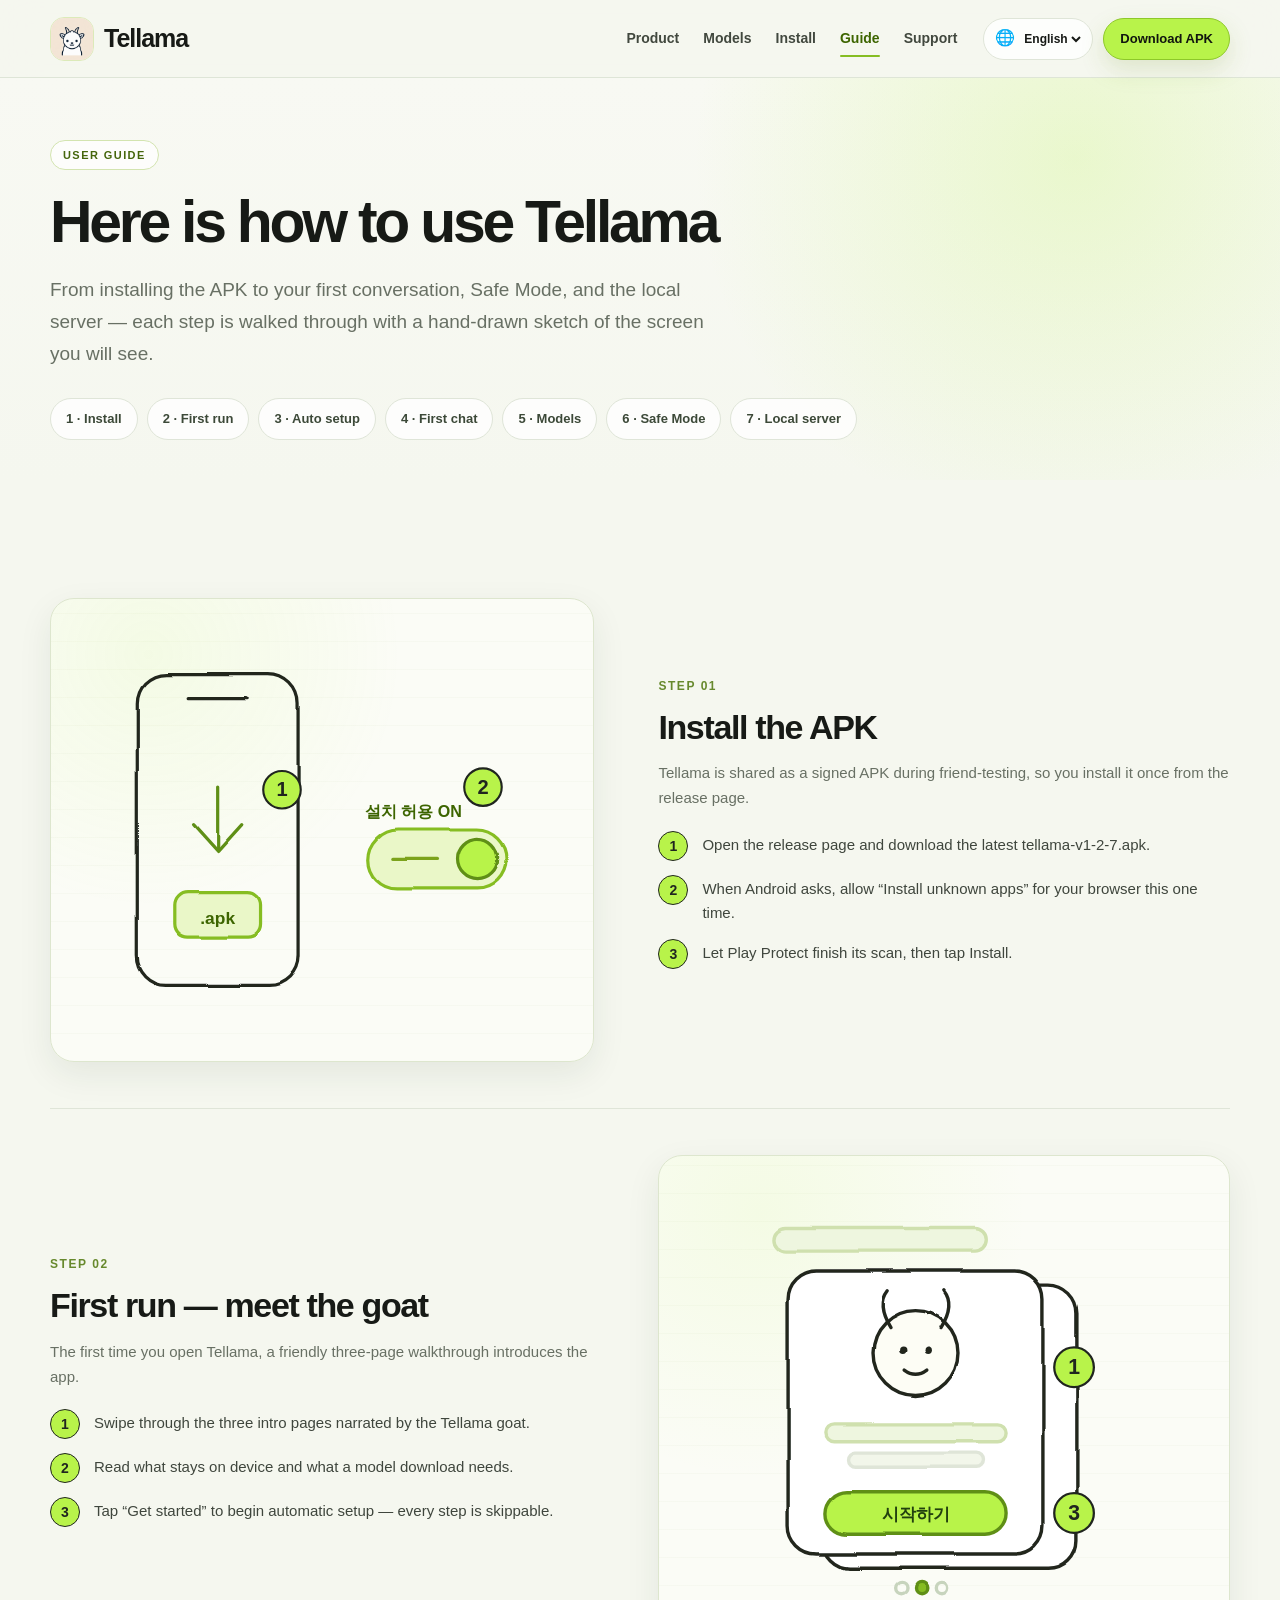
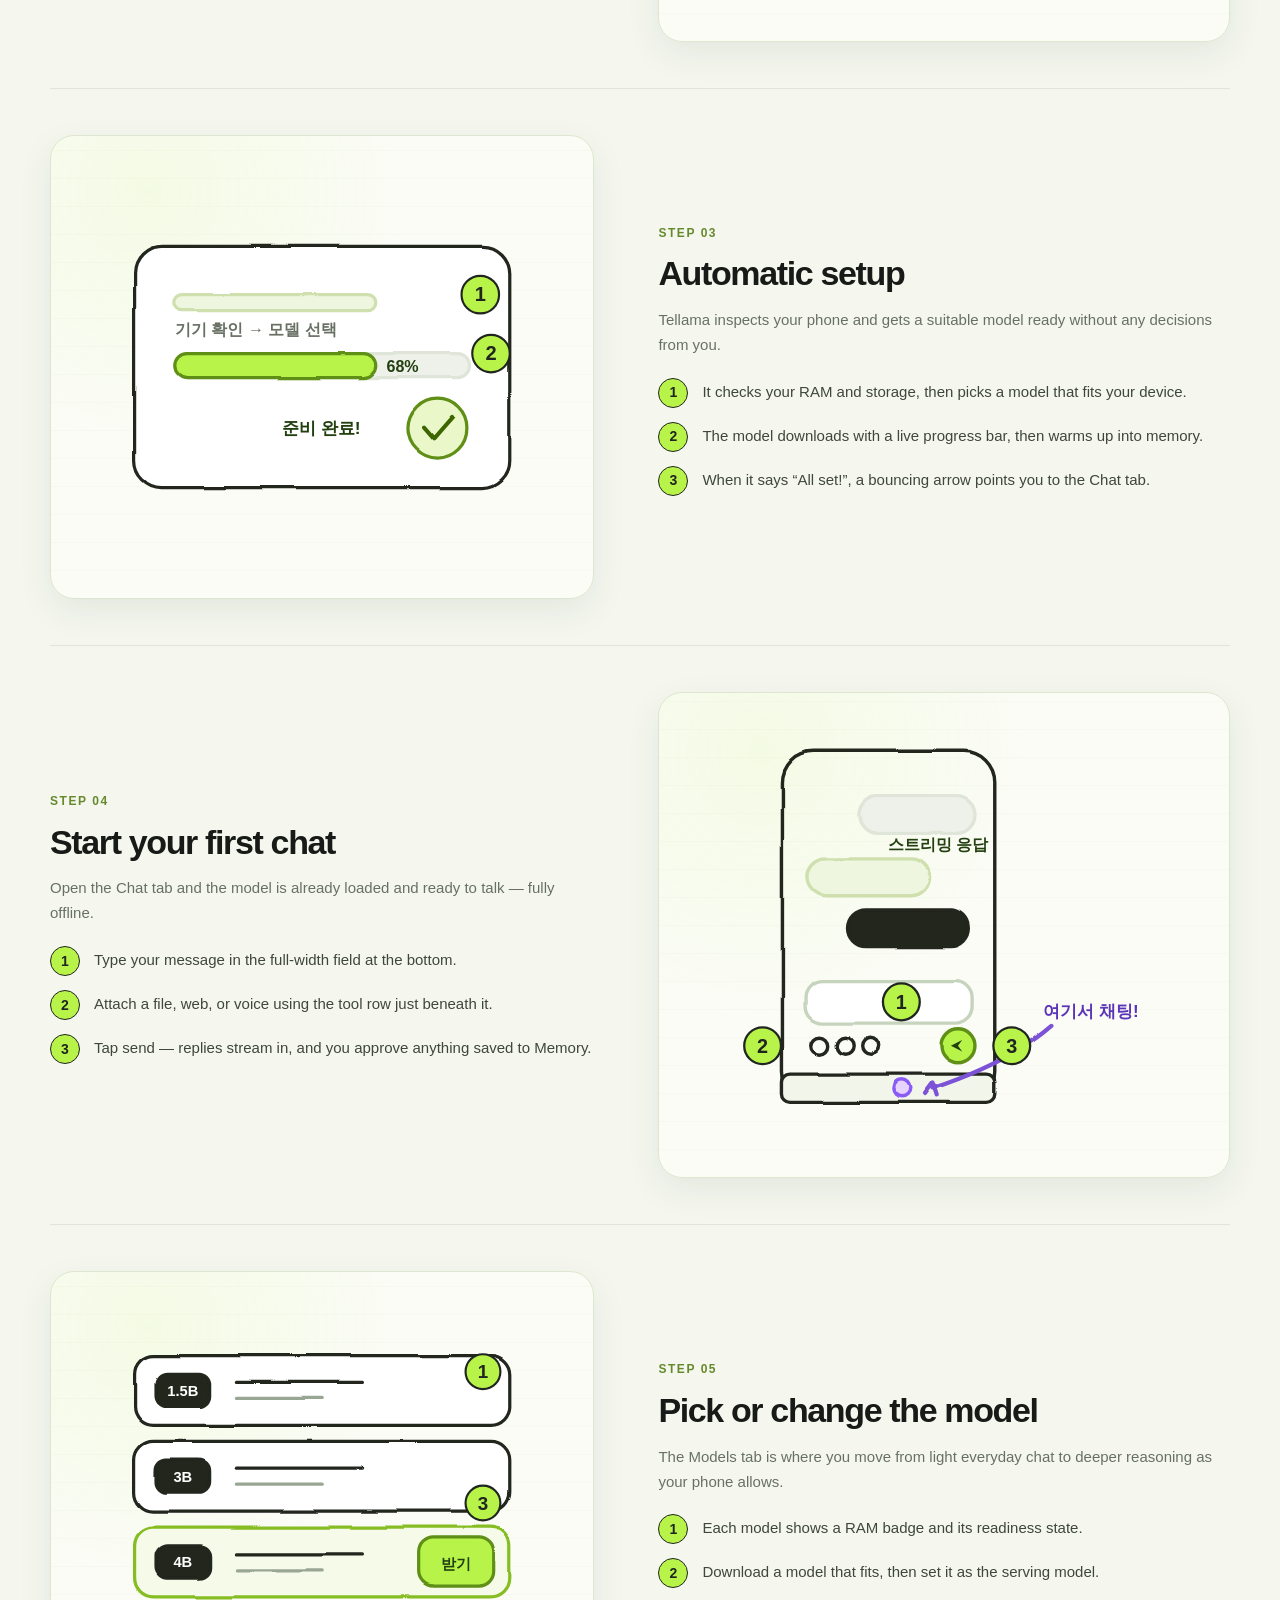
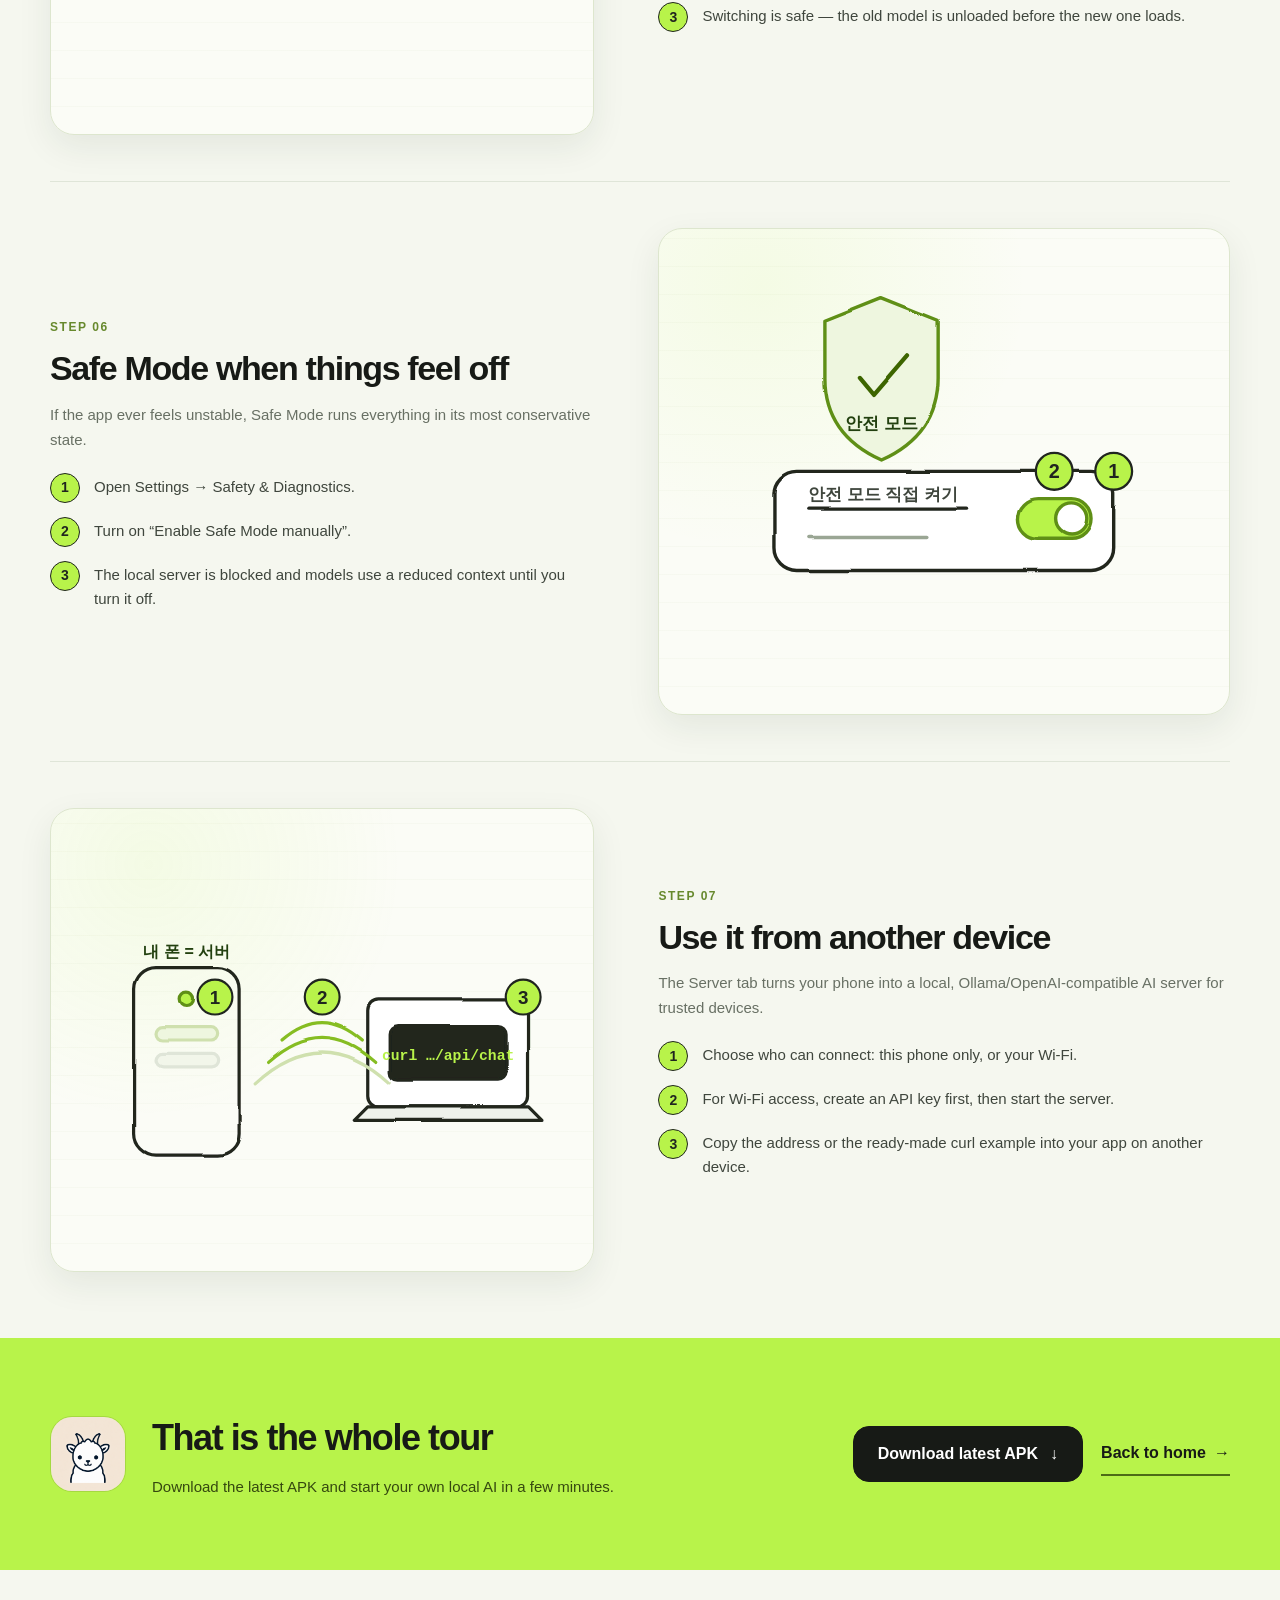
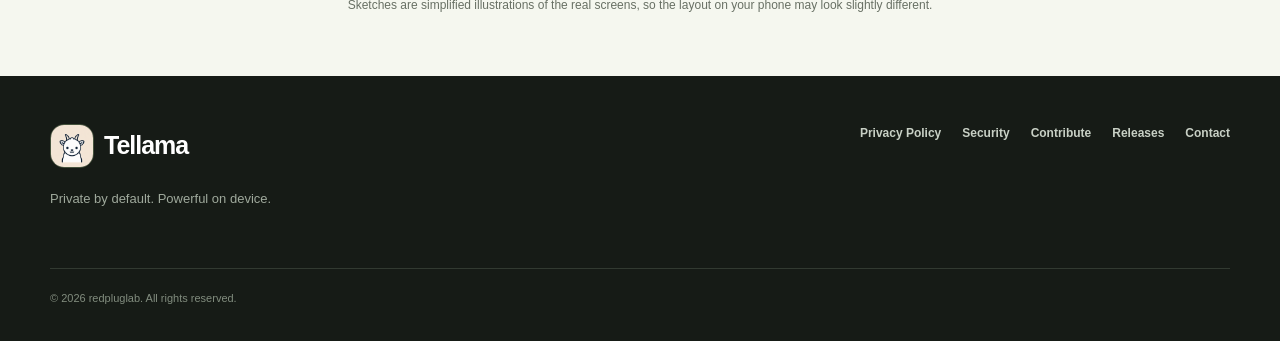
==== guide/index.html @ 41f36501 "site: add Docs guide page and refresh to v1.2.7 - New illustrated user guide at /guide/ — hand-sketc" ====
<!doctype html>
<html lang="ko">
<head>
  <meta charset="utf-8">
  <meta name="viewport" content="width=device-width, initial-scale=1, viewport-fit=cover">
  <title>Tellama 사용법 — 단계별 안내</title>
  <meta name="description" content="Tellama 안드로이드 앱을 설치부터 첫 대화, 안전 모드, 로컬 서버까지 그림과 함께 차근차근 안내하는 사용 설명서입니다.">
  <meta name="robots" content="index,follow,max-image-preview:large">
  <meta name="theme-color" content="#f5f7ef">
  <link rel="canonical" href="https://redpluglab.github.io/tellama/guide/">
  <meta property="og:type" content="article">
  <meta property="og:site_name" content="Tellama">
  <meta property="og:title" content="How to use Tellama — step-by-step guide">
  <meta property="og:description" content="An illustrated manual: install, first-run setup, chatting, Safe Mode, and the local server.">
  <meta property="og:url" content="https://redpluglab.github.io/tellama/guide/">
  <meta property="og:image" content="https://redpluglab.github.io/tellama/assets/screenshots/screenshot-02-home.png">
  <link rel="icon" type="image/png" sizes="32x32" href="../favicon-32x32.png">
  <link rel="icon" type="image/png" sizes="16x16" href="../favicon-16x16.png">
  <link rel="shortcut icon" href="../favicon.ico">
  <link rel="apple-touch-icon" sizes="180x180" href="../apple-touch-icon.png">
  <link rel="manifest" href="../site.webmanifest">
  <link rel="stylesheet" href="../assets/site.css">
  <script src="../assets/guide.js" defer></script>
</head>
<body>
  <a class="skip-link" href="#main" data-i18n="skip">본문으로 건너뛰기</a>

  <!-- 손그림 라인아트에만 적용하는 러프 필터(텍스트에는 적용하지 않음) -->
  <svg width="0" height="0" aria-hidden="true" focusable="false" style="position:absolute">
    <defs>
      <filter id="rough" x="-5%" y="-5%" width="110%" height="110%">
        <feTurbulence type="fractalNoise" baseFrequency="0.014" numOctaves="2" seed="7" result="n"/>
        <feDisplacementMap in="SourceGraphic" in2="n" scale="3.4" xChannelSelector="R" yChannelSelector="G"/>
      </filter>
    </defs>
  </svg>

  <header class="site-header" data-header>
    <div class="container header-inner">
      <a class="brand" href="../" aria-label="Tellama 홈">
        <img src="../assets/tellama-icon.png" width="48" height="48" alt="">
        <span>Tellama</span>
      </a>

      <button class="menu-button" type="button" aria-expanded="false" aria-controls="site-navigation" data-menu-button>
        <span class="sr-only" data-i18n="menu">메뉴</span>
        <span aria-hidden="true"></span><span aria-hidden="true"></span><span aria-hidden="true"></span>
      </button>

      <nav id="site-navigation" class="site-nav" aria-label="주요 메뉴" data-navigation>
        <a href="../#product" data-i18n="navProduct">제품</a>
        <a href="../#models" data-i18n="navModels">모델</a>
        <a href="../#install" data-i18n="navInstall">설치</a>
        <a href="./" class="is-current" aria-current="page" data-i18n="navGuide">문서</a>
        <a href="../#support" data-i18n="navSupport">지원</a>
      </nav>

      <div class="header-actions">
        <label class="language-picker">
          <span class="sr-only" data-i18n="language">언어</span>
          <span aria-hidden="true">🌐</span>
          <select id="language" aria-label="Language">
            <option value="ko">한국어</option>
            <option value="en">English</option>
          </select>
        </label>
        <a class="button button-compact header-download" href="https://github.com/redpluglab/tellama/releases/latest" data-i18n="downloadShort">APK 다운로드</a>
      </div>
    </div>
  </header>

  <main id="main">
    <section class="guide-hero">
      <div class="container">
        <span class="guide-badge" data-i18n="guideBadge">사용 설명서</span>
        <h1 data-i18n="guideTitle">Tellama, 이렇게 쓰면 됩니다</h1>
        <p class="guide-lead" data-i18n="guideLead">APK 설치부터 첫 대화, 안전 모드와 로컬 서버까지 — 각 단계마다 만나게 될 화면을 손그림 스케치와 함께 차근차근 안내합니다.</p>
        <nav class="guide-toc" aria-label="목차">
          <a href="#install" data-i18n="tocInstall">1 · 설치</a>
          <a href="#onboard" data-i18n="tocOnboard">2 · 첫 실행</a>
          <a href="#setup" data-i18n="tocSetup">3 · 자동 설정</a>
          <a href="#chat" data-i18n="tocChat">4 · 첫 대화</a>
          <a href="#models" data-i18n="tocModels">5 · 모델</a>
          <a href="#safe" data-i18n="tocSafe">6 · 안전 모드</a>
          <a href="#server" data-i18n="tocServer">7 · 로컬 서버</a>
        </nav>
      </div>
    </section>

    <div class="guide-steps container">

      <!-- 1. 설치 -->
      <section class="guide-step" id="install">
        <figure class="sketch" aria-hidden="true">
          <svg viewBox="0 0 360 300" role="img">
            <g class="ink" filter="url(#rough)" fill="none" stroke="#20251f" stroke-width="2.4" stroke-linecap="round" stroke-linejoin="round">
              <rect x="42" y="34" width="120" height="232" rx="22"/>
              <line x1="80" y1="52" x2="124" y2="52"/>
              <path class="fill-lime" d="M102 118 v46" stroke="#5f8f16"/>
              <path d="M84 146 l18 20 l18 -20" stroke="#5f8f16"/>
              <rect class="paper" x="70" y="196" width="64" height="34" rx="10" fill="#eaf7c8" stroke="#86bd23"/>
              <circle class="sw" cx="250" cy="96" r="0"/>
              <rect x="214" y="150" width="104" height="44" rx="22" fill="#eaf7c8" stroke="#86bd23"/>
              <circle cx="296" cy="172" r="15" fill="#b8f34a" stroke="#5f8f16"/>
              <path d="M232 172 h34" stroke="#7ba31f"/>
            </g>
            <text x="102" y="220" text-anchor="middle" font-size="13" font-weight="800" fill="#3d6500">.apk</text>
            <text x="248" y="140" text-anchor="middle" font-size="12" font-weight="800" fill="#3d6500">설치 허용 ON</text>
            <g font-size="15" font-weight="900" fill="#20251f">
              <circle cx="150" cy="120" r="14" fill="#b8f34a" stroke="#20251f" stroke-width="1.6"/><text x="150" y="125" text-anchor="middle">1</text>
              <circle cx="300" cy="118" r="14" fill="#b8f34a" stroke="#20251f" stroke-width="1.6"/><text x="300" y="123" text-anchor="middle">2</text>
            </g>
          </svg>
        </figure>
        <div class="guide-step-body">
          <p class="guide-kicker" data-i18n="step1Kicker">STEP 01</p>
          <h2 data-i18n="step1Title">APK 설치하기</h2>
          <p class="guide-step-lead" data-i18n="step1Lead">지인 테스트 동안 Tellama는 서명된 APK로 제공됩니다. 릴리즈 페이지에서 한 번만 설치하면 됩니다.</p>
          <ol class="guide-list">
            <li data-i18n="step1a">릴리즈 페이지를 열어 최신 tellama-v1-2-7.apk를 내려받습니다.</li>
            <li data-i18n="step1b">안드로이드가 물어보면 이번 한 번만 브라우저에 ‘알 수 없는 앱 설치’를 허용합니다.</li>
            <li data-i18n="step1c">Play Protect 검사가 끝나면 설치를 누릅니다.</li>
          </ol>
        </div>
      </section>

      <!-- 2. 온보딩 -->
      <section class="guide-step" id="onboard">
        <figure class="sketch" aria-hidden="true">
          <svg viewBox="0 0 360 300" role="img">
            <g class="ink" filter="url(#rough)" fill="none" stroke="#20251f" stroke-width="2.4" stroke-linecap="round" stroke-linejoin="round">
              <rect x="60" y="30" width="150" height="16" rx="8" fill="#eef6df" stroke="#cfe0ae"/>
              <rect x="94" y="70" width="180" height="200" rx="20" fill="#ffffff"/>
              <rect x="70" y="60" width="180" height="200" rx="20" fill="#ffffff"/>
              <!-- 산양 얼굴 -->
              <circle cx="160" cy="118" r="30" fill="#fdfdf5"/>
              <path d="M142 100 q-10 -16 -2 -26" stroke="#20251f"/>
              <path d="M178 100 q10 -16 2 -26" stroke="#20251f"/>
              <circle cx="151" cy="116" r="2.6" fill="#20251f" stroke="none"/>
              <circle cx="169" cy="116" r="2.6" fill="#20251f" stroke="none"/>
              <path d="M152 130 q8 6 16 0" stroke="#20251f"/>
              <rect x="96" y="168" width="128" height="12" rx="6" fill="#eef6df" stroke="#cfe0ae"/>
              <rect x="112" y="188" width="96" height="10" rx="5" fill="#f2f6ea" stroke="#dfe5d8"/>
              <rect x="96" y="216" width="128" height="30" rx="15" fill="#b8f34a" stroke="#5f8f16"/>
              <g stroke="#c7d4bd"><circle cx="150" cy="284" r="4"/><circle cx="164" cy="284" r="4" fill="#86bd23" stroke="#5f8f16"/><circle cx="178" cy="284" r="4"/></g>
            </g>
            <text x="160" y="236" text-anchor="middle" font-size="12" font-weight="900" fill="#22400f">시작하기</text>
            <g font-size="15" font-weight="900" fill="#20251f">
              <circle cx="272" cy="128" r="14" fill="#b8f34a" stroke="#20251f" stroke-width="1.6"/><text x="272" y="133" text-anchor="middle">1</text>
              <circle cx="272" cy="231" r="14" fill="#b8f34a" stroke="#20251f" stroke-width="1.6"/><text x="272" y="236" text-anchor="middle">3</text>
            </g>
          </svg>
        </figure>
        <div class="guide-step-body">
          <p class="guide-kicker" data-i18n="step2Kicker">STEP 02</p>
          <h2 data-i18n="step2Title">첫 실행 — 산양이 반겨줘요</h2>
          <p class="guide-step-lead" data-i18n="step2Lead">앱을 처음 열면 친근한 3장짜리 안내가 Tellama를 소개합니다.</p>
          <ol class="guide-list">
            <li data-i18n="step2a">산양 캐릭터가 안내하는 3장의 소개 페이지를 넘겨봅니다.</li>
            <li data-i18n="step2b">무엇이 기기에 남고, 모델 다운로드에는 무엇이 필요한지 확인합니다.</li>
            <li data-i18n="step2c">‘시작하기’를 누르면 자동 설정이 시작됩니다. 모든 단계는 건너뛸 수 있어요.</li>
          </ol>
        </div>
      </section>

      <!-- 3. 자동 설정 -->
      <section class="guide-step" id="setup">
        <figure class="sketch" aria-hidden="true">
          <svg viewBox="0 0 360 300" role="img">
            <g class="ink" filter="url(#rough)" fill="none" stroke="#20251f" stroke-width="2.4" stroke-linecap="round" stroke-linejoin="round">
              <rect x="40" y="60" width="280" height="180" rx="20" fill="#ffffff"/>
              <rect x="70" y="96" width="150" height="12" rx="6" fill="#eef6df" stroke="#cfe0ae"/>
              <rect x="70" y="140" width="220" height="18" rx="9" fill="#eef1ea" stroke="#dfe5d8"/>
              <rect x="70" y="140" width="150" height="18" rx="9" fill="#b8f34a" stroke="#5f8f16"/>
              <circle cx="266" cy="196" r="22" fill="#eaf7c8" stroke="#5f8f16"/>
              <path d="M256 196 l7 8 l14 -16" stroke="#3d6500" stroke-width="3"/>
            </g>
            <text x="70" y="126" font-size="12" font-weight="800" fill="#687064">기기 확인 → 모델 선택</text>
            <text x="228" y="154" font-size="12" font-weight="900" fill="#22400f">68%</text>
            <text x="150" y="200" font-size="13" font-weight="900" fill="#22400f">준비 완료!</text>
            <g font-size="15" font-weight="900" fill="#20251f">
              <circle cx="298" cy="96" r="14" fill="#b8f34a" stroke="#20251f" stroke-width="1.6"/><text x="298" y="101" text-anchor="middle">1</text>
              <circle cx="306" cy="140" r="14" fill="#b8f34a" stroke="#20251f" stroke-width="1.6"/><text x="306" y="145" text-anchor="middle">2</text>
            </g>
          </svg>
        </figure>
        <div class="guide-step-body">
          <p class="guide-kicker" data-i18n="step3Kicker">STEP 03</p>
          <h2 data-i18n="step3Title">자동 설정</h2>
          <p class="guide-step-lead" data-i18n="step3Lead">Tellama가 기기를 살펴보고, 사용자가 아무것도 고르지 않아도 알맞은 모델을 준비합니다.</p>
          <ol class="guide-list">
            <li data-i18n="step3a">RAM과 저장공간을 확인해 기기에 맞는 모델을 자동으로 고릅니다.</li>
            <li data-i18n="step3b">진행률 막대와 함께 모델을 내려받고 메모리로 예열합니다.</li>
            <li data-i18n="step3c">‘준비 완료!’가 뜨면 통통 튀는 화살표가 채팅 탭을 가리킵니다.</li>
          </ol>
        </div>
      </section>

      <!-- 4. 첫 대화 -->
      <section class="guide-step" id="chat">
        <figure class="sketch" aria-hidden="true">
          <svg viewBox="0 0 360 300" role="img">
            <g class="ink" filter="url(#rough)" fill="none" stroke="#20251f" stroke-width="2.4" stroke-linecap="round" stroke-linejoin="round">
              <rect x="66" y="20" width="150" height="248" rx="22"/>
              <rect x="120" y="52" width="82" height="26" rx="13" fill="#eef1ea" stroke="#dfe5d8"/>
              <rect x="84" y="96" width="86" height="26" rx="13" fill="#eef6df" stroke="#cfe0ae"/>
              <rect x="112" y="132" width="86" height="26" rx="13" fill="#20251f" stroke="#20251f"/>
              <!-- 2줄 컴포저 -->
              <rect x="82" y="182" width="118" height="30" rx="12" fill="#ffffff" stroke="#c7d4bd"/>
              <circle cx="92" cy="228" r="6"/><circle cx="110" cy="228" r="6"/><circle cx="128" cy="228" r="6"/>
              <circle cx="190" cy="228" r="12" fill="#b8f34a" stroke="#5f8f16"/>
              <path d="M185 228 l8 -4 l-3 4 l3 4 z" fill="#22400f" stroke="none"/>
              <!-- 하단 탭 + 화살표 -->
              <rect x="66" y="248" width="150" height="20" rx="6" fill="#f2f6ea"/>
              <circle cx="150" cy="258" r="6" fill="#e6d4ff" stroke="#8a5cf6"/>
              <path class="arrow" d="M256 214 q-30 26 -84 44" stroke="#7c53d6" stroke-width="3"/>
              <path d="M166 262 l6 -8 l3 9" stroke="#7c53d6" stroke-width="3"/>
            </g>
            <text x="176" y="90" text-anchor="middle" font-size="11" font-weight="800" fill="#22400f">스트리밍 응답</text>
            <text x="284" y="208" text-anchor="middle" font-size="12" font-weight="900" fill="#5b34b8">여기서 채팅!</text>
            <g font-size="14" font-weight="900" fill="#20251f">
              <circle cx="150" cy="197" r="13" fill="#b8f34a" stroke="#20251f" stroke-width="1.6"/><text x="150" y="202" text-anchor="middle">1</text>
              <circle cx="110" cy="228" r="0"/>
              <circle cx="52" cy="228" r="13" fill="#b8f34a" stroke="#20251f" stroke-width="1.6"/><text x="52" y="233" text-anchor="middle">2</text>
              <circle cx="228" cy="228" r="13" fill="#b8f34a" stroke="#20251f" stroke-width="1.6"/><text x="228" y="233" text-anchor="middle">3</text>
            </g>
          </svg>
        </figure>
        <div class="guide-step-body">
          <p class="guide-kicker" data-i18n="step4Kicker">STEP 04</p>
          <h2 data-i18n="step4Title">첫 대화 시작하기</h2>
          <p class="guide-step-lead" data-i18n="step4Lead">채팅 탭을 열면 모델이 이미 로드되어 바로 대화할 수 있습니다 — 완전히 오프라인으로요.</p>
          <ol class="guide-list">
            <li data-i18n="step4a">아래쪽 전체 폭 입력창에 메시지를 씁니다.</li>
            <li data-i18n="step4b">바로 아래 도구 줄에서 파일·웹·음성을 붙일 수 있습니다.</li>
            <li data-i18n="step4c">전송을 누르면 응답이 실시간으로 흐르고, 메모리에 저장할 내용은 직접 승인합니다.</li>
          </ol>
        </div>
      </section>

      <!-- 5. 모델 -->
      <section class="guide-step" id="models">
        <figure class="sketch" aria-hidden="true">
          <svg viewBox="0 0 360 300" role="img">
            <g class="ink" filter="url(#rough)" fill="none" stroke="#20251f" stroke-width="2.4" stroke-linecap="round" stroke-linejoin="round">
              <rect x="40" y="40" width="280" height="52" rx="14" fill="#ffffff"/>
              <rect x="40" y="104" width="280" height="52" rx="14" fill="#ffffff"/>
              <rect x="40" y="168" width="280" height="52" rx="14" fill="#f6fbe9" stroke="#86bd23"/>
              <g>
                <rect x="56" y="54" width="40" height="24" rx="8" fill="#20251f" stroke="#20251f"/>
                <rect x="56" y="118" width="40" height="24" rx="8" fill="#20251f" stroke="#20251f"/>
                <rect x="56" y="182" width="40" height="24" rx="8" fill="#20251f" stroke="#20251f"/>
              </g>
              <rect x="252" y="176" width="56" height="36" rx="11" fill="#b8f34a" stroke="#5f8f16"/>
              <line x1="116" y1="60" x2="210" y2="60"/><line x1="116" y1="72" x2="180" y2="72" stroke="#9aa694"/>
              <line x1="116" y1="124" x2="210" y2="124"/><line x1="116" y1="136" x2="180" y2="136" stroke="#9aa694"/>
              <line x1="116" y1="188" x2="210" y2="188"/><line x1="116" y1="200" x2="180" y2="200" stroke="#9aa694"/>
            </g>
            <g font-size="11" font-weight="900" fill="#ffffff">
              <text x="76" y="70" text-anchor="middle">1.5B</text>
              <text x="76" y="134" text-anchor="middle">3B</text>
              <text x="76" y="198" text-anchor="middle">4B</text>
            </g>
            <text x="280" y="199" text-anchor="middle" font-size="11" font-weight="900" fill="#22400f">받기</text>
            <g font-size="14" font-weight="900" fill="#20251f">
              <circle cx="300" cy="52" r="13" fill="#b8f34a" stroke="#20251f" stroke-width="1.6"/><text x="300" y="57" text-anchor="middle">1</text>
              <circle cx="300" cy="150" r="13" fill="#b8f34a" stroke="#20251f" stroke-width="1.6"/><text x="300" y="155" text-anchor="middle">3</text>
            </g>
          </svg>
        </figure>
        <div class="guide-step-body">
          <p class="guide-kicker" data-i18n="step5Kicker">STEP 05</p>
          <h2 data-i18n="step5Title">모델 고르기·바꾸기</h2>
          <p class="guide-step-lead" data-i18n="step5Lead">모델 탭에서는 기기 여유에 맞춰 가벼운 일상 대화부터 더 깊은 추론 모델까지 옮겨갈 수 있습니다.</p>
          <ol class="guide-list">
            <li data-i18n="step5a">각 모델에는 RAM 배지와 준비 상태가 표시됩니다.</li>
            <li data-i18n="step5b">기기에 맞는 모델을 내려받아 서빙 모델로 지정합니다.</li>
            <li data-i18n="step5c">전환은 안전합니다 — 새 모델을 올리기 전에 기존 모델을 먼저 내립니다.</li>
          </ol>
        </div>
      </section>

      <!-- 6. 안전 모드 -->
      <section class="guide-step" id="safe">
        <figure class="sketch" aria-hidden="true">
          <svg viewBox="0 0 360 300" role="img">
            <g class="ink" filter="url(#rough)" fill="none" stroke="#20251f" stroke-width="2.4" stroke-linecap="round" stroke-linejoin="round">
              <path d="M96 44 l40 -16 l40 16 v40 q0 40 -40 58 q-40 -18 -40 -58 z" fill="#eef6df" stroke="#5f8f16"/>
              <path d="M120 84 l10 12 l24 -28" stroke="#3d6500" stroke-width="3"/>
              <rect x="60" y="150" width="240" height="70" rx="16" fill="#ffffff"/>
              <line x1="84" y1="176" x2="196" y2="176"/>
              <line x1="84" y1="196" x2="168" y2="196" stroke="#9aa694"/>
              <rect x="232" y="170" width="52" height="28" rx="14" fill="#b8f34a" stroke="#5f8f16"/>
              <circle cx="270" cy="184" r="11" fill="#ffffff" stroke="#5f8f16"/>
            </g>
            <text x="136" y="120" text-anchor="middle" font-size="12" font-weight="900" fill="#22400f">안전 모드</text>
            <text x="84" y="170" font-size="12" font-weight="800" fill="#3f463d">안전 모드 직접 켜기</text>
            <g font-size="14" font-weight="900" fill="#20251f">
              <circle cx="300" cy="150" r="13" fill="#b8f34a" stroke="#20251f" stroke-width="1.6"/><text x="300" y="155" text-anchor="middle">1</text>
              <circle cx="258" cy="150" r="13" fill="#b8f34a" stroke="#20251f" stroke-width="1.6"/><text x="258" y="155" text-anchor="middle">2</text>
            </g>
          </svg>
        </figure>
        <div class="guide-step-body">
          <p class="guide-kicker" data-i18n="step6Kicker">STEP 06</p>
          <h2 data-i18n="step6Title">불안하면 안전 모드</h2>
          <p class="guide-step-lead" data-i18n="step6Lead">앱이 불안정하게 느껴질 때, 안전 모드는 모든 것을 가장 보수적인 상태로 실행합니다.</p>
          <ol class="guide-list">
            <li data-i18n="step6a">설정 → 안전 모드 및 진단을 엽니다.</li>
            <li data-i18n="step6b">‘안전 모드 직접 켜기’ 스위치를 켭니다.</li>
            <li data-i18n="step6c">끄기 전까지 로컬 서버 시작이 막히고 모델은 축소된 컨텍스트로 실행됩니다.</li>
          </ol>
        </div>
      </section>

      <!-- 7. 로컬 서버 -->
      <section class="guide-step" id="server">
        <figure class="sketch" aria-hidden="true">
          <svg viewBox="0 0 360 300" role="img">
            <g class="ink" filter="url(#rough)" fill="none" stroke="#20251f" stroke-width="2.4" stroke-linecap="round" stroke-linejoin="round">
              <rect x="40" y="96" width="78" height="140" rx="16"/>
              <circle cx="79" cy="120" r="5" fill="#b8f34a" stroke="#5f8f16"/>
              <rect x="56" y="140" width="46" height="10" rx="5" fill="#eef6df" stroke="#cfe0ae"/>
              <rect x="56" y="160" width="46" height="10" rx="5" fill="#f2f6ea" stroke="#dfe5d8"/>
              <!-- laptop -->
              <rect x="214" y="120" width="120" height="80" rx="8" fill="#ffffff"/>
              <path d="M204 210 h140 l-10 -10 h-120 z" fill="#eef1ea"/>
              <rect x="230" y="140" width="88" height="40" rx="6" fill="#20251f" stroke="#20251f"/>
              <!-- wifi arcs -->
              <path d="M150 150 q30 -26 60 0" stroke="#86bd23"/>
              <path d="M140 166 q40 -36 80 0" stroke="#86bd23"/>
              <path d="M130 182 q50 -46 100 0" stroke="#cfe0ae"/>
            </g>
            <text x="274" y="165" text-anchor="middle" font-size="11" font-weight="800" fill="#b8f34a" font-family="ui-monospace,monospace">curl …/api/chat</text>
            <text x="79" y="88" text-anchor="middle" font-size="12" font-weight="900" fill="#22400f">내 폰 = 서버</text>
            <g font-size="14" font-weight="900" fill="#20251f">
              <circle cx="100" cy="118" r="13" fill="#b8f34a" stroke="#20251f" stroke-width="1.6"/><text x="100" y="123" text-anchor="middle">1</text>
              <circle cx="180" cy="118" r="13" fill="#b8f34a" stroke="#20251f" stroke-width="1.6"/><text x="180" y="123" text-anchor="middle">2</text>
              <circle cx="330" cy="118" r="13" fill="#b8f34a" stroke="#20251f" stroke-width="1.6"/><text x="330" y="123" text-anchor="middle">3</text>
            </g>
          </svg>
        </figure>
        <div class="guide-step-body">
          <p class="guide-kicker" data-i18n="step7Kicker">STEP 07</p>
          <h2 data-i18n="step7Title">다른 기기에서 쓰기</h2>
          <p class="guide-step-lead" data-i18n="step7Lead">서버 탭은 내 폰을 신뢰한 기기용 로컬 Ollama/OpenAI 호환 AI 서버로 만듭니다.</p>
          <ol class="guide-list">
            <li data-i18n="step7a">접속 허용 범위를 고릅니다: 이 휴대폰만, 또는 Wi-Fi.</li>
            <li data-i18n="step7b">Wi-Fi 접속은 API 키를 먼저 만든 뒤 서버를 시작합니다.</li>
            <li data-i18n="step7c">주소나 준비된 curl 예제를 복사해 다른 기기의 앱에 붙여 넣습니다.</li>
          </ol>
        </div>
      </section>
    </div>

    <section class="guide-outro">
      <div class="container guide-outro-inner">
        <img src="../assets/tellama-icon.png" width="84" height="84" alt="">
        <div>
          <h2 data-i18n="outroTitle">여기까지가 전부예요</h2>
          <p data-i18n="outroLead">최신 APK를 내려받아 몇 분 만에 나만의 로컬 AI를 시작해 보세요.</p>
        </div>
        <div class="guide-outro-actions">
          <a class="button button-dark" href="https://github.com/redpluglab/tellama/releases/latest"><span data-i18n="outroDownload">최신 APK 다운로드</span><span aria-hidden="true">↓</span></a>
          <a class="text-link" href="../"><span data-i18n="backHome">홈으로 돌아가기</span><span aria-hidden="true">→</span></a>
        </div>
      </div>
    </section>

    <p class="guide-note container" data-i18n="guideNote">스케치는 실제 화면을 단순화한 그림이라, 사용하는 기기에서는 배치가 조금 다를 수 있습니다.</p>
  </main>

  <footer class="site-footer">
    <div class="container footer-grid">
      <div class="footer-brand"><a class="brand" href="../"><img src="../assets/tellama-icon.png" width="44" height="44" alt=""><span>Tellama</span></a><p data-i18n="footerTagline">Private by default. Powerful on device.</p></div>
      <nav class="footer-links" aria-label="법적 고지 및 지원">
        <a href="../privacy/ko/" data-privacy-link data-i18n="privacyPolicy">개인정보 처리방침</a>
        <a href="../SECURITY.md" data-i18n="security">보안</a>
        <a href="../CONTRIBUTING.md" data-i18n="contribute">기여</a>
        <a href="https://github.com/redpluglab/tellama/releases/latest" data-i18n="releases">릴리즈</a>
        <a href="mailto:challychoi@gmail.com" data-i18n="contact">문의</a>
      </nav>
      <p class="copyright">© 2026 redpluglab. <span data-i18n="rights">All rights reserved.</span></p>
    </div>
  </footer>
</body>
</html>
---- assets/site.css ----
:root {
  color-scheme: light;
  --ink: #171a16;
  --ink-soft: #3f463d;
  --muted: #687064;
  --paper: #ffffff;
  --canvas: #f5f7ef;
  --canvas-warm: #fbfaf5;
  --line: #dfe5d8;
  --lime: #b8f34a;
  --lime-strong: #86bd23;
  --lime-soft: #e9f9c8;
  --forest: #19372d;
  --forest-2: #0e2821;
  --amber: #f5c968;
  --shadow-sm: 0 12px 34px rgba(30, 47, 36, 0.08);
  --shadow-lg: 0 34px 90px rgba(21, 42, 31, 0.15);
  --radius-sm: 14px;
  --radius-md: 24px;
  --radius-lg: 38px;
  --container: 1180px;
  --header-height: 78px;
}

*, *::before, *::after { box-sizing: border-box; }

html {
  scroll-behavior: smooth;
  scroll-padding-top: calc(var(--header-height) + 20px);
}

body {
  margin: 0;
  min-width: 320px;
  overflow-x: clip;
  background: var(--canvas);
  color: var(--ink);
  font-family: Inter, Pretendard, -apple-system, BlinkMacSystemFont, "Apple SD Gothic Neo", "Noto Sans KR", "Segoe UI", sans-serif;
  font-size: 16px;
  line-height: 1.65;
  -webkit-font-smoothing: antialiased;
  text-rendering: optimizeLegibility;
}

img { display: block; max-width: 100%; }
button, select { font: inherit; }
a { color: inherit; }

:focus-visible {
  outline: 3px solid #6da70d;
  outline-offset: 4px;
}

.container {
  width: min(var(--container), calc(100% - 48px));
  margin-inline: auto;
}

.sr-only {
  position: absolute;
  width: 1px;
  height: 1px;
  padding: 0;
  margin: -1px;
  overflow: hidden;
  clip: rect(0, 0, 0, 0);
  white-space: nowrap;
  border: 0;
}

.skip-link {
  position: fixed;
  z-index: 200;
  top: 12px;
  left: 12px;
  padding: 10px 16px;
  border-radius: 10px;
  background: var(--ink);
  color: white;
  font-weight: 800;
  text-decoration: none;
  transform: translateY(-150%);
}

.skip-link:focus { transform: translateY(0); }

.site-header {
  position: sticky;
  z-index: 100;
  top: 0;
  height: var(--header-height);
  border-bottom: 1px solid rgba(214, 222, 205, 0.72);
  background: rgba(245, 247, 239, 0.9);
  backdrop-filter: blur(18px);
  -webkit-backdrop-filter: blur(18px);
}

.header-inner {
  display: flex;
  align-items: center;
  height: 100%;
  gap: 26px;
}

.brand {
  display: inline-flex;
  flex: none;
  align-items: center;
  gap: 10px;
  color: var(--ink);
  font-size: 25px;
  font-weight: 900;
  letter-spacing: -0.04em;
  text-decoration: none;
}

.brand img {
  width: 44px;
  height: 44px;
  border: 1px solid #dceab9;
  border-radius: 14px;
}

.site-nav {
  display: flex;
  align-items: center;
  gap: 24px;
  margin-left: auto;
}

.site-nav a {
  position: relative;
  padding: 8px 0;
  color: #41483e;
  font-size: 14px;
  font-weight: 750;
  text-decoration: none;
}

.site-nav a::after {
  position: absolute;
  right: 0;
  bottom: 1px;
  left: 0;
  height: 2px;
  border-radius: 2px;
  background: var(--lime-strong);
  content: "";
  transform: scaleX(0);
  transition: transform 180ms ease;
}

.site-nav a:hover::after { transform: scaleX(1); }

.header-actions { display: flex; align-items: center; gap: 10px; }

.language-picker {
  display: flex;
  align-items: center;
  gap: 5px;
  height: 42px;
  padding: 0 8px 0 11px;
  border: 1px solid var(--line);
  border-radius: 999px;
  background: rgba(255, 255, 255, 0.78);
}

.language-picker select {
  max-width: 92px;
  height: 100%;
  border: 0;
  outline: 0;
  background: transparent;
  color: var(--ink);
  font-size: 12px;
  font-weight: 800;
  cursor: pointer;
}

.menu-button {
  display: none;
  width: 44px;
  height: 44px;
  margin-left: auto;
  padding: 10px;
  border: 1px solid var(--line);
  border-radius: 13px;
  background: var(--paper);
  cursor: pointer;
}

.menu-button > span:not(.sr-only) {
  display: block;
  width: 100%;
  height: 2px;
  margin: 4px 0;
  border-radius: 4px;
  background: var(--ink);
  transition: transform 180ms ease, opacity 180ms ease;
}

.menu-button[aria-expanded="true"] > span:nth-of-type(2) { transform: translateY(6px) rotate(45deg); }
.menu-button[aria-expanded="true"] > span:nth-of-type(3) { opacity: 0; }
.menu-button[aria-expanded="true"] > span:nth-of-type(4) { transform: translateY(-6px) rotate(-45deg); }

.button {
  display: inline-flex;
  min-height: 56px;
  align-items: center;
  justify-content: center;
  gap: 12px;
  padding: 0 24px;
  border: 1px solid #8dc829;
  border-radius: 16px;
  background: var(--lime);
  box-shadow: 0 10px 24px rgba(110, 151, 37, 0.18);
  color: #11150f;
  font-weight: 900;
  text-align: center;
  text-decoration: none;
  transition: transform 180ms ease, box-shadow 180ms ease, background 180ms ease;
}

.button:hover {
  background: #c7fa67;
  box-shadow: 0 14px 30px rgba(110, 151, 37, 0.25);
  transform: translateY(-2px);
}

.button-compact { min-height: 42px; padding: 0 16px; border-radius: 999px; font-size: 13px; }
.button-dark { border-color: var(--ink); background: var(--ink); color: white; box-shadow: none; }
.button-dark:hover { background: #2d332b; }

.text-link {
  display: inline-flex;
  align-items: center;
  gap: 8px;
  min-height: 44px;
  border-bottom: 2px solid #a6d44d;
  font-weight: 850;
  text-decoration: none;
}

.hero {
  position: relative;
  overflow: hidden;
  padding: 70px 0 82px;
  background:
    radial-gradient(circle at 82% 32%, rgba(184, 243, 74, 0.24), transparent 31%),
    linear-gradient(180deg, #f8f9f3 0%, var(--canvas) 100%);
}

.hero::before {
  position: absolute;
  top: 25px;
  left: -100px;
  width: 340px;
  height: 340px;
  border: 1px solid rgba(127, 161, 69, 0.14);
  border-radius: 50%;
  content: "";
}

.hero-grid {
  display: grid;
  grid-template-columns: minmax(0, 1.02fr) minmax(360px, 0.98fr);
  align-items: center;
  gap: clamp(42px, 7vw, 96px);
}

.hero-copy { min-width: 0; }

.release-badge {
  display: inline-flex;
  align-items: center;
  gap: 8px;
  min-height: 34px;
  padding: 4px 11px;
  border: 1px solid #d3e4b0;
  border-radius: 999px;
  background: rgba(255, 255, 255, 0.74);
  color: #53604e;
  font-size: 12px;
}

.release-badge strong { color: #45660c; }
.status-dot { width: 8px; height: 8px; border-radius: 50%; background: #75b014; box-shadow: 0 0 0 4px #e8f5cf; }

.eyebrow {
  margin: 23px 0 14px;
  color: #67892d;
  font-size: 12px;
  font-weight: 900;
  letter-spacing: 0.13em;
}

.hero h1 {
  max-width: 700px;
  margin: 0;
  font-size: clamp(44px, 5.25vw, 76px);
  font-weight: 760;
  letter-spacing: -0.065em;
  line-height: 1.05;
}

.hero h1 span, .hero h1 strong { display: block; }
.hero h1 strong { color: #658f20; font-weight: 920; }

.hero-lead {
  max-width: 620px;
  margin: 25px 0 0;
  color: var(--muted);
  font-size: clamp(17px, 1.6vw, 20px);
  line-height: 1.75;
}

.hero-actions { display: flex; align-items: center; gap: 24px; margin-top: 34px; }

.hero-facts {
  display: flex;
  flex-wrap: wrap;
  gap: 10px 20px;
  margin: 29px 0 0;
  padding: 0;
  color: #576154;
  font-size: 13px;
  list-style: none;
}

.hero-facts li { display: flex; align-items: center; gap: 4px; }
.hero-facts li::before { color: #7ca826; content: "✓"; font-weight: 900; }

.hero-visual {
  position: relative;
  min-width: 0;
  min-height: 670px;
}

.visual-glow {
  position: absolute;
  inset: 7% 0 3% 8%;
  border-radius: 50%;
  background: radial-gradient(circle, #e8f8bf 0%, #eff5da 49%, rgba(239, 245, 218, 0) 72%);
}

.phone-frame {
  position: absolute;
  z-index: 2;
  top: 0;
  left: 50%;
  width: min(332px, 72%);
  padding: 10px;
  border: 7px solid #20251f;
  border-radius: 43px;
  background: #20251f;
  box-shadow: var(--shadow-lg);
  transform: translateX(-50%) rotate(1.8deg);
}

.phone-frame::after {
  position: absolute;
  inset: 8px;
  border: 1px solid rgba(255, 255, 255, 0.4);
  border-radius: 31px;
  content: "";
  pointer-events: none;
}

.phone-frame img { display: block; width: 100%; height: auto; border-radius: 31px; }
.phone-speaker { position: absolute; z-index: 3; top: 15px; left: 50%; width: 82px; height: 20px; border-radius: 20px; background: #181b18; transform: translateX(-50%); }

.floating-card {
  position: absolute;
  z-index: 4;
  display: flex;
  align-items: center;
  gap: 11px;
  width: min(235px, 50%);
  padding: 13px;
  border: 1px solid rgba(217, 225, 208, 0.9);
  border-radius: 17px;
  background: rgba(255, 255, 255, 0.93);
  box-shadow: var(--shadow-sm);
  backdrop-filter: blur(10px);
}

.floating-card-top { top: 125px; right: 0; }
.floating-card-bottom { bottom: 95px; left: 0; }
.floating-icon { display: grid; flex: none; width: 34px; height: 34px; place-items: center; border-radius: 11px; background: var(--lime-soft); color: #537d12; font-weight: 900; }
.floating-icon-lock { background: #e5f3ee; color: #1b6a54; }
.floating-card span:last-child { display: flex; min-width: 0; flex-direction: column; line-height: 1.35; }
.floating-card strong { font-size: 12px; }
.floating-card small { margin-top: 3px; color: var(--muted); font-size: 10px; }

.privacy-notice { border-block: 1px solid #dbe5ca; background: #eef6df; }
.notice-inner { display: flex; align-items: center; gap: 14px; min-height: 78px; padding-block: 13px; }
.notice-icon { display: grid; flex: none; width: 30px; height: 30px; place-items: center; border: 1px solid #a8c57a; border-radius: 50%; color: #527914; font-family: Georgia, serif; font-weight: 900; }
.notice-inner p { flex: 1; margin: 0; color: #4d5749; font-size: 13px; }
.notice-inner p strong { margin-right: 5px; color: #263220; }
.notice-inner a { flex: none; color: #3d6500; font-size: 13px; font-weight: 850; }

.section { padding: clamp(82px, 9vw, 126px) 0; }
.section-heading { max-width: 760px; margin: 0 auto 52px; text-align: center; }
.section-heading-left { max-width: 780px; margin-inline: 0; text-align: left; }
.section-heading .eyebrow, .section-heading-left .eyebrow { margin-top: 0; }
.section h2, .final-cta h2 {
  margin: 0;
  font-size: clamp(34px, 4vw, 54px);
  letter-spacing: -0.052em;
  line-height: 1.15;
}
.section-heading > p:last-child, .privacy-copy > p, .model-copy > p, .support-copy > p {
  margin: 20px 0 0;
  color: var(--muted);
  font-size: 17px;
}

.product-section { background: var(--canvas-warm); }
.screenshot-strip { display: grid; grid-template-columns: repeat(4, minmax(0, 1fr)); align-items: end; gap: 18px; }
.screen-card { min-width: 0; margin: 0; }
.screen-card img { display: block; width: 100%; height: auto; border: 1px solid #d9ded4; border-radius: 27px; background: white; box-shadow: 0 20px 50px rgba(34, 48, 38, 0.1); }
.screen-card figcaption { display: flex; flex-direction: column; gap: 3px; padding: 14px 5px 0; }
.screen-card figcaption strong { font-size: 14px; }
.screen-card figcaption span { color: var(--muted); font-size: 12px; }
.swipe-hint { display: none; margin: 17px 0 0; color: var(--muted); font-size: 12px; text-align: center; }

.capability-section { background: var(--paper); }
.capability-grid { display: grid; grid-template-columns: repeat(3, minmax(0, 1fr)); gap: 18px; }
.capability-card { min-width: 0; padding: 34px; border: 1px solid var(--line); border-radius: var(--radius-md); background: #f9faf5; }
.capability-number { display: inline-flex; align-items: center; justify-content: center; min-width: 42px; height: 26px; border-radius: 999px; background: var(--lime-soft); color: #537d12; font-size: 11px; font-weight: 900; }
.capability-card h3 { margin: 27px 0 11px; font-size: 21px; letter-spacing: -0.025em; }
.capability-card p { margin: 0; color: var(--muted); font-size: 14px; }

.mascot-break { position: relative; z-index: 3; display: grid; height: 0; place-items: center; }
.mascot-break span {
  display: grid;
  width: 136px;
  height: 136px;
  padding: 11px;
  place-items: center;
  border: 1px solid rgba(96, 132, 34, 0.2);
  border-radius: 40px;
  background: linear-gradient(145deg, #f4ffd9, #dfffaa);
  box-shadow: 0 22px 50px rgba(24, 48, 28, 0.2);
  transform: translateY(-50%) rotate(-2.5deg);
}
.mascot-break img { display: block; width: 100%; height: 100%; border-radius: 29px; }

.privacy-section { overflow: hidden; background: var(--forest); color: white; }
.privacy-grid { display: grid; grid-template-columns: minmax(0, 0.83fr) minmax(0, 1.17fr); align-items: center; gap: clamp(48px, 8vw, 110px); }
.privacy-copy .eyebrow { margin-top: 0; color: #bde47a; }
.privacy-copy > p { color: #b9c7bf; }
.light-link { margin-top: 28px; border-color: #87b93e; color: white; }
.boundary-list { border-top: 1px solid rgba(255, 255, 255, 0.16); }
.boundary-list article { display: grid; grid-template-columns: 105px minmax(0, 1fr); gap: 20px; padding: 28px 0; border-bottom: 1px solid rgba(255, 255, 255, 0.16); }
.boundary-state { display: inline-flex; width: max-content; height: 27px; align-items: center; padding: 0 9px; border-radius: 999px; font-size: 9px; font-weight: 900; letter-spacing: 0.08em; }
.boundary-local { background: #dff4b9; color: #315300; }
.boundary-choice { background: #f8dd9d; color: #704b00; }
.boundary-list h3 { margin: 0; font-size: 17px; }
.boundary-list p { margin: 6px 0 0; color: #afbeb5; font-size: 13px; }

.models-section { background: #edf1e7; }
.model-layout { display: grid; grid-template-columns: minmax(0, 0.86fr) minmax(0, 1.14fr); align-items: center; gap: clamp(48px, 9vw, 120px); }
.model-copy .eyebrow { margin-top: 0; }
.model-scale { overflow: hidden; border: 1px solid #d6dfce; border-radius: 28px; background: rgba(255, 255, 255, 0.72); box-shadow: var(--shadow-sm); }
.model-row { display: grid; grid-template-columns: 68px minmax(0, 1fr) minmax(100px, 160px); align-items: center; gap: 18px; padding: 25px 28px; }
.model-row + .model-row { border-top: 1px solid #dce3d6; }
.model-size { display: grid; width: 55px; height: 55px; place-items: center; border-radius: 17px; background: var(--ink); color: white; font-weight: 900; }
.model-row div { display: flex; min-width: 0; flex-direction: column; }
.model-row small { margin-top: 4px; color: var(--muted); }
.model-meter { height: 8px; overflow: hidden; border-radius: 999px; background: #e3e8de; }
.model-meter i { display: block; width: var(--meter); height: 100%; border-radius: inherit; background: linear-gradient(90deg, #8bc326, var(--lime)); }

.install-section { background: var(--canvas-warm); }
.install-grid { display: grid; grid-template-columns: repeat(3, minmax(0, 1fr)); gap: 18px; margin: 0; padding: 0; list-style: none; counter-reset: install; }
.install-grid li { display: flex; min-width: 0; gap: 17px; padding: 27px; border: 1px solid var(--line); border-radius: var(--radius-md); background: white; }
.install-grid li > span { display: grid; flex: none; width: 36px; height: 36px; place-items: center; border-radius: 50%; background: var(--lime); font-weight: 900; }
.install-grid h3 { margin: 2px 0 8px; font-size: 17px; }
.install-grid p { margin: 0; color: var(--muted); font-size: 13px; }

.release-panel { display: grid; grid-template-columns: minmax(0, 0.85fr) minmax(0, 1.15fr); gap: 42px; margin-top: 34px; padding: clamp(28px, 4vw, 48px); border-radius: 30px; background: var(--forest-2); color: white; }
.release-label { color: #bde47a; font-size: 11px; font-weight: 900; letter-spacing: 0.12em; }
.release-summary h3 { margin: 8px 0 4px; font-size: 31px; letter-spacing: -0.04em; }
.release-summary > p { margin: 0; color: #aabbb2; font-size: 13px; }
.release-summary code { color: #d8e5de; }
.release-links { display: flex; align-items: center; gap: 20px; margin-top: 26px; }
.release-links .button { min-height: 48px; padding-inline: 18px; font-size: 13px; }
.release-links .text-link { border-color: #789e36; color: white; font-size: 13px; }
.integrity-list { min-width: 0; margin: 0; }
.integrity-list div { min-width: 0; padding: 15px 0; border-bottom: 1px solid rgba(255, 255, 255, 0.14); }
.integrity-list div:first-child { padding-top: 0; }
.integrity-list dt { margin-bottom: 7px; color: #aabbb2; font-size: 11px; font-weight: 800; }
.integrity-list dd { min-width: 0; margin: 0; }
.integrity-list code { display: block; overflow-wrap: anywhere; color: #dbe7e0; font-size: 10px; line-height: 1.55; }
.upgrade-note { margin-top: 18px; padding: 19px 23px; border: 1px solid #ecd69c; border-radius: 16px; background: #fff7df; }
.upgrade-note strong { display: block; color: #5d4509; font-size: 14px; }
.upgrade-note p { margin: 5px 0 0; color: #7b672f; font-size: 12px; }

.support-section { background: var(--paper); }
.support-grid { display: grid; grid-template-columns: minmax(0, 0.85fr) minmax(0, 1.15fr); gap: clamp(50px, 9vw, 120px); }
.support-copy .eyebrow { margin-top: 0; }
.support-links { display: flex; flex-wrap: wrap; gap: 9px; margin-top: 28px; }
.support-links a { padding: 9px 13px; border: 1px solid var(--line); border-radius: 999px; color: #3c4938; font-size: 12px; font-weight: 800; text-decoration: none; }
.support-links a:hover { border-color: #a9ca70; background: var(--lime-soft); }
.faq-list { border-top: 1px solid var(--line); }
.faq-list details { border-bottom: 1px solid var(--line); }
.faq-list summary { position: relative; padding: 23px 42px 23px 0; font-weight: 850; cursor: pointer; list-style: none; }
.faq-list summary::-webkit-details-marker { display: none; }
.faq-list summary::after { position: absolute; top: 21px; right: 5px; width: 25px; height: 25px; color: #5d7c28; content: "+"; font-size: 21px; line-height: 1; text-align: center; transition: transform 180ms ease; }
.faq-list details[open] summary::after { transform: rotate(45deg); }
.faq-list p { margin: -5px 42px 22px 0; color: var(--muted); font-size: 14px; }

.final-cta { padding: 58px 0; background: var(--lime); }
.final-cta-inner { display: grid; grid-template-columns: auto minmax(0, 1fr) auto; align-items: center; gap: 25px; }
.final-cta img { width: 78px; height: 78px; border: 1px solid rgba(62, 85, 24, 0.15); border-radius: 24px; }
.final-cta .eyebrow { margin: 0 0 5px; color: #405b11; }
.final-cta h2 { font-size: clamp(27px, 3.2vw, 43px); }

.site-footer { padding: 48px 0 34px; background: #161b16; color: white; }
.footer-grid { display: grid; grid-template-columns: 1fr auto; align-items: start; gap: 30px; }
.footer-brand .brand { color: white; }
.footer-brand .brand img { border-color: #44523c; }
.footer-brand > p { margin: 12px 0 0; color: #9fa99c; font-size: 13px; }
.footer-links { display: flex; flex-wrap: wrap; justify-content: flex-end; gap: 12px 21px; }
.footer-links a { color: #c8d0c5; font-size: 12px; font-weight: 700; text-decoration: none; }
.footer-links a:hover { color: white; text-decoration: underline; }
.copyright { grid-column: 1 / -1; margin: 28px 0 0; padding-top: 20px; border-top: 1px solid #323a31; color: #818c7e; font-size: 11px; }

.site-nav a.is-current { color: #3d6500; }
.site-nav a.is-current::after { transform: scaleX(1); }

/* ---------------------------------------------------------------------------
   사용법 가이드 (guide/index.html)
--------------------------------------------------------------------------- */
.guide-hero {
  padding: 62px 0 40px;
  background:
    radial-gradient(circle at 84% 20%, rgba(184, 243, 74, 0.22), transparent 34%),
    linear-gradient(180deg, #f8f9f3 0%, var(--canvas) 100%);
}
.guide-badge {
  display: inline-flex;
  align-items: center;
  min-height: 30px;
  padding: 4px 12px;
  border: 1px solid #d3e4b0;
  border-radius: 999px;
  background: rgba(255, 255, 255, 0.74);
  color: #45660c;
  font-size: 11px;
  font-weight: 900;
  letter-spacing: 0.13em;
}
.guide-hero h1 {
  max-width: 760px;
  margin: 20px 0 0;
  font-size: clamp(34px, 4.6vw, 60px);
  font-weight: 780;
  letter-spacing: -0.055em;
  line-height: 1.08;
}
.guide-lead {
  max-width: 660px;
  margin: 20px 0 0;
  color: var(--muted);
  font-size: clamp(16px, 1.5vw, 19px);
  line-height: 1.7;
}
.guide-toc { display: flex; flex-wrap: wrap; gap: 9px; margin-top: 28px; }
.guide-toc a {
  padding: 9px 15px;
  border: 1px solid var(--line);
  border-radius: 999px;
  background: rgba(255, 255, 255, 0.8);
  color: #3c4938;
  font-size: 13px;
  font-weight: 800;
  text-decoration: none;
  transition: border-color 160ms ease, background 160ms ease, transform 160ms ease;
}
.guide-toc a:hover { border-color: #a9ca70; background: var(--lime-soft); transform: translateY(-1px); }

.guide-steps { padding: clamp(40px, 6vw, 72px) 0 20px; }
.guide-step {
  display: grid;
  grid-template-columns: minmax(0, 1fr) minmax(0, 1.05fr);
  align-items: center;
  gap: clamp(28px, 5vw, 72px);
  padding: clamp(30px, 4vw, 46px) 0;
  scroll-margin-top: calc(var(--header-height) + 16px);
}
.guide-step + .guide-step { border-top: 1px solid var(--line); }
.guide-step:nth-child(even) .sketch { order: 2; }

.sketch {
  margin: 0;
  padding: clamp(16px, 3vw, 30px);
  border: 1px solid #dde6ce;
  border-radius: var(--radius-md);
  background:
    radial-gradient(circle at 18% 12%, rgba(184, 243, 74, 0.1), transparent 42%),
    repeating-linear-gradient(0deg, #fbfcf6, #fbfcf6 27px, #f2f5ea 28px);
  box-shadow: var(--shadow-sm);
}
.sketch svg { display: block; width: 100%; height: auto; }

.guide-kicker { margin: 0 0 10px; color: #67892d; font-size: 12px; font-weight: 900; letter-spacing: 0.13em; }
.guide-step h2 { margin: 0; font-size: clamp(24px, 3vw, 34px); letter-spacing: -0.04em; line-height: 1.2; }
.guide-step-lead { margin: 14px 0 20px; color: var(--muted); font-size: 15px; }
.guide-list { margin: 0; padding: 0; list-style: none; counter-reset: guide; }
.guide-list li {
  position: relative;
  min-height: 30px;
  margin-bottom: 14px;
  padding: 2px 0 0 44px;
  color: var(--ink-soft);
  font-size: 15px;
  line-height: 1.6;
  counter-increment: guide;
}
.guide-list li::before {
  position: absolute;
  top: 0;
  left: 0;
  display: grid;
  width: 30px;
  height: 30px;
  place-items: center;
  border: 1.5px solid #20251f;
  border-radius: 50%;
  background: var(--lime);
  color: #20251f;
  font-size: 14px;
  font-weight: 900;
  content: counter(guide);
}

.guide-outro { padding: clamp(44px, 6vw, 70px) 0; background: var(--lime); }
.guide-outro-inner { display: grid; grid-template-columns: auto minmax(0, 1fr) auto; align-items: center; gap: 26px; }
.guide-outro img { width: 76px; height: 76px; border: 1px solid rgba(62, 85, 24, 0.16); border-radius: 22px; }
.guide-outro h2 { margin: 0; font-size: clamp(24px, 3vw, 36px); letter-spacing: -0.04em; }
.guide-outro p { margin: 8px 0 0; color: #35480f; font-size: 15px; }
.guide-outro-actions { display: flex; align-items: center; gap: 18px; }
.guide-outro-actions .text-link { border-color: #4d6b16; }

.guide-note { max-width: 760px; margin: 26px auto 60px; color: var(--muted); font-size: 12px; text-align: center; }

@media (max-width: 860px) {
  .guide-step { grid-template-columns: 1fr; gap: 26px; }
  .guide-step:nth-child(even) .sketch { order: 0; }
  .sketch { max-width: 460px; }
  .guide-outro-inner { grid-template-columns: 64px minmax(0, 1fr); }
  .guide-outro-actions { grid-column: 1 / -1; }
}

@media (max-width: 560px) {
  .guide-hero { padding: 40px 0 30px; }
  .guide-toc a { font-size: 12px; padding: 8px 12px; }
  .guide-outro-inner { grid-template-columns: 56px minmax(0, 1fr); gap: 16px; }
  .guide-outro img { width: 56px; height: 56px; border-radius: 16px; }
  .guide-outro-actions { flex-direction: column; align-items: stretch; gap: 11px; margin-top: 6px; }
  .guide-outro-actions .button { width: 100%; }
  .guide-list li { padding-left: 40px; font-size: 14px; }
  .guide-list li::before { width: 27px; height: 27px; font-size: 13px; }
}

@media (max-width: 1060px) {
  .site-nav { gap: 16px; }
  .site-nav a { font-size: 13px; }
  .header-download { display: none; }
  .hero-grid { grid-template-columns: minmax(0, 1fr) minmax(330px, 0.8fr); gap: 38px; }
  .hero-visual { min-height: 610px; }
  .phone-frame { width: min(292px, 72%); }
  .floating-card { width: min(215px, 52%); }
}

@media (max-width: 860px) {
  :root { --header-height: 70px; }
  .container { width: min(var(--container), calc(100% - 36px)); }
  .menu-button { display: block; }
  .header-inner { gap: 10px; }
  .header-actions { margin-left: 0; }
  .site-nav {
    position: absolute;
    top: calc(100% + 1px);
    right: 18px;
    left: 18px;
    display: grid;
    gap: 0;
    margin: 0;
    padding: 10px;
    border: 1px solid var(--line);
    border-radius: 18px;
    background: rgba(255, 255, 255, 0.98);
    box-shadow: var(--shadow-lg);
    opacity: 0;
    pointer-events: none;
    transform: translateY(-8px);
    transition: opacity 180ms ease, transform 180ms ease;
  }
  .site-nav[data-open="true"] { opacity: 1; pointer-events: auto; transform: translateY(0); }
  .site-nav a { padding: 12px 14px; border-radius: 10px; }
  .site-nav a:hover { background: #f1f6e9; }
  .site-nav a::after { display: none; }
  .hero { padding-top: 54px; }
  .hero-grid { grid-template-columns: 1fr; }
  .hero-copy { max-width: 700px; }
  .hero-visual { width: min(100%, 620px); min-height: 640px; margin-inline: auto; }
  .phone-frame { width: min(310px, 58%); }
  .floating-card { width: min(230px, 43%); }
  .screenshot-strip { grid-template-columns: repeat(2, minmax(0, 1fr)); gap: 28px 18px; }
  .capability-grid, .install-grid { grid-template-columns: 1fr; }
  .capability-card { padding: 28px; }
  .privacy-grid, .model-layout, .support-grid, .release-panel { grid-template-columns: 1fr; }
  .privacy-grid, .model-layout, .support-grid { gap: 44px; }
  .release-panel { gap: 34px; }
}

@media (max-width: 560px) {
  :root { --radius-md: 20px; }
  .container { width: min(100% - 32px, var(--container)); }
  .brand { font-size: 22px; }
  .brand img { width: 40px; height: 40px; border-radius: 12px; }
  .language-picker { height: 40px; padding-left: 8px; }
  .language-picker > span[aria-hidden="true"] { display: none; }
  .language-picker select { width: 70px; max-width: 70px; }
  .hero { padding: 42px 0 54px; }
  .hero::before { display: none; }
  .release-badge { max-width: 100%; flex-wrap: wrap; }
  .eyebrow { font-size: 10px; letter-spacing: 0.1em; }
  .hero h1 { font-size: clamp(39px, 12vw, 55px); }
  .hero-lead { margin-top: 21px; font-size: 16px; }
  .hero-actions { align-items: stretch; flex-direction: column; gap: 11px; margin-top: 28px; }
  .hero-actions .button { width: 100%; }
  .hero-actions .text-link { align-self: center; }
  .hero-facts { display: grid; gap: 8px; margin-top: 24px; }
  .hero-visual { min-height: 590px; margin-top: 5px; }
  .phone-frame { width: min(285px, 79%); border-width: 6px; border-radius: 38px; transform: translateX(-50%); }
  .phone-frame img { border-radius: 27px; }
  .floating-card { width: min(192px, 53%); padding: 10px; }
  .floating-card-top { top: 75px; right: -3px; }
  .floating-card-bottom { bottom: 64px; left: -3px; }
  .floating-card small { display: none; }
  .floating-icon { width: 30px; height: 30px; }
  .notice-inner { align-items: flex-start; flex-wrap: wrap; gap: 10px; padding-block: 16px; }
  .notice-inner p { flex: 1 1 calc(100% - 44px); }
  .notice-inner a { margin-left: 44px; }
  .section { padding: 74px 0; }
  .section-heading { margin-bottom: 37px; text-align: left; }
  .section h2 { font-size: clamp(31px, 9.3vw, 43px); }
  .section-heading > p:last-child, .privacy-copy > p, .model-copy > p, .support-copy > p { font-size: 15px; }
  .screenshot-strip {
    display: flex;
    width: 100%;
    align-items: flex-start;
    gap: 14px;
    overflow-x: auto;
    padding: 8px 0 22px;
    scroll-snap-type: x mandatory;
    scrollbar-width: none;
    overscroll-behavior-inline: contain;
  }
  .screenshot-strip::-webkit-scrollbar { display: none; }
  .screen-card { flex: 0 0 min(75vw, 280px); scroll-snap-align: start; }
  .screen-card img { border-radius: 22px; }
  .swipe-hint { display: block; }
  .capability-card { padding: 25px; }
  .mascot-break span { width: 104px; height: 104px; padding: 8px; border-radius: 31px; }
  .mascot-break img { border-radius: 23px; }
  .privacy-grid { gap: 38px; }
  .boundary-list article { grid-template-columns: 1fr; gap: 12px; padding: 23px 0; }
  .model-row { grid-template-columns: 52px minmax(0, 1fr); gap: 14px; padding: 20px; }
  .model-size { width: 48px; height: 48px; border-radius: 14px; font-size: 13px; }
  .model-meter { grid-column: 1 / -1; }
  .install-grid li { padding: 22px; }
  .release-panel { margin-top: 25px; padding: 25px 21px; border-radius: 23px; }
  .release-summary h3 { font-size: 27px; }
  .release-links { align-items: stretch; flex-direction: column; gap: 12px; }
  .release-links .button { width: 100%; }
  .release-links .text-link { align-self: flex-start; }
  .upgrade-note { padding: 17px; }
  .faq-list summary { padding-right: 35px; }
  .faq-list p { margin-right: 15px; }
  .final-cta { padding: 44px 0; }
  .final-cta-inner { grid-template-columns: 60px minmax(0, 1fr); gap: 17px; }
  .final-cta img { width: 60px; height: 60px; border-radius: 18px; }
  .final-cta h2 { font-size: 26px; }
  .final-cta .button { grid-column: 1 / -1; width: 100%; margin-top: 8px; }
  .footer-grid { grid-template-columns: 1fr; }
  .footer-links { justify-content: flex-start; }
  .copyright { grid-column: auto; margin-top: 0; }
}

@media (max-width: 370px) {
  .container { width: min(100% - 24px, var(--container)); }
  .brand span { font-size: 20px; }
  .header-inner { gap: 7px; }
  .menu-button { width: 40px; height: 40px; }
  .language-picker select { width: 64px; }
  .hero h1 { font-size: 38px; }
  .hero-visual { min-height: 560px; }
  .phone-frame { width: 270px; max-width: 82%; }
  .floating-card { width: 175px; }
}

@media (prefers-reduced-motion: reduce) {
  html { scroll-behavior: auto; }
  *, *::before, *::after { scroll-behavior: auto !important; transition-duration: 0.01ms !important; animation-duration: 0.01ms !important; animation-iteration-count: 1 !important; }
}

@media (prefers-contrast: more) {
  :root { --muted: #4f574d; --line: #aeb9aa; }
  .button { border-width: 2px; }
}
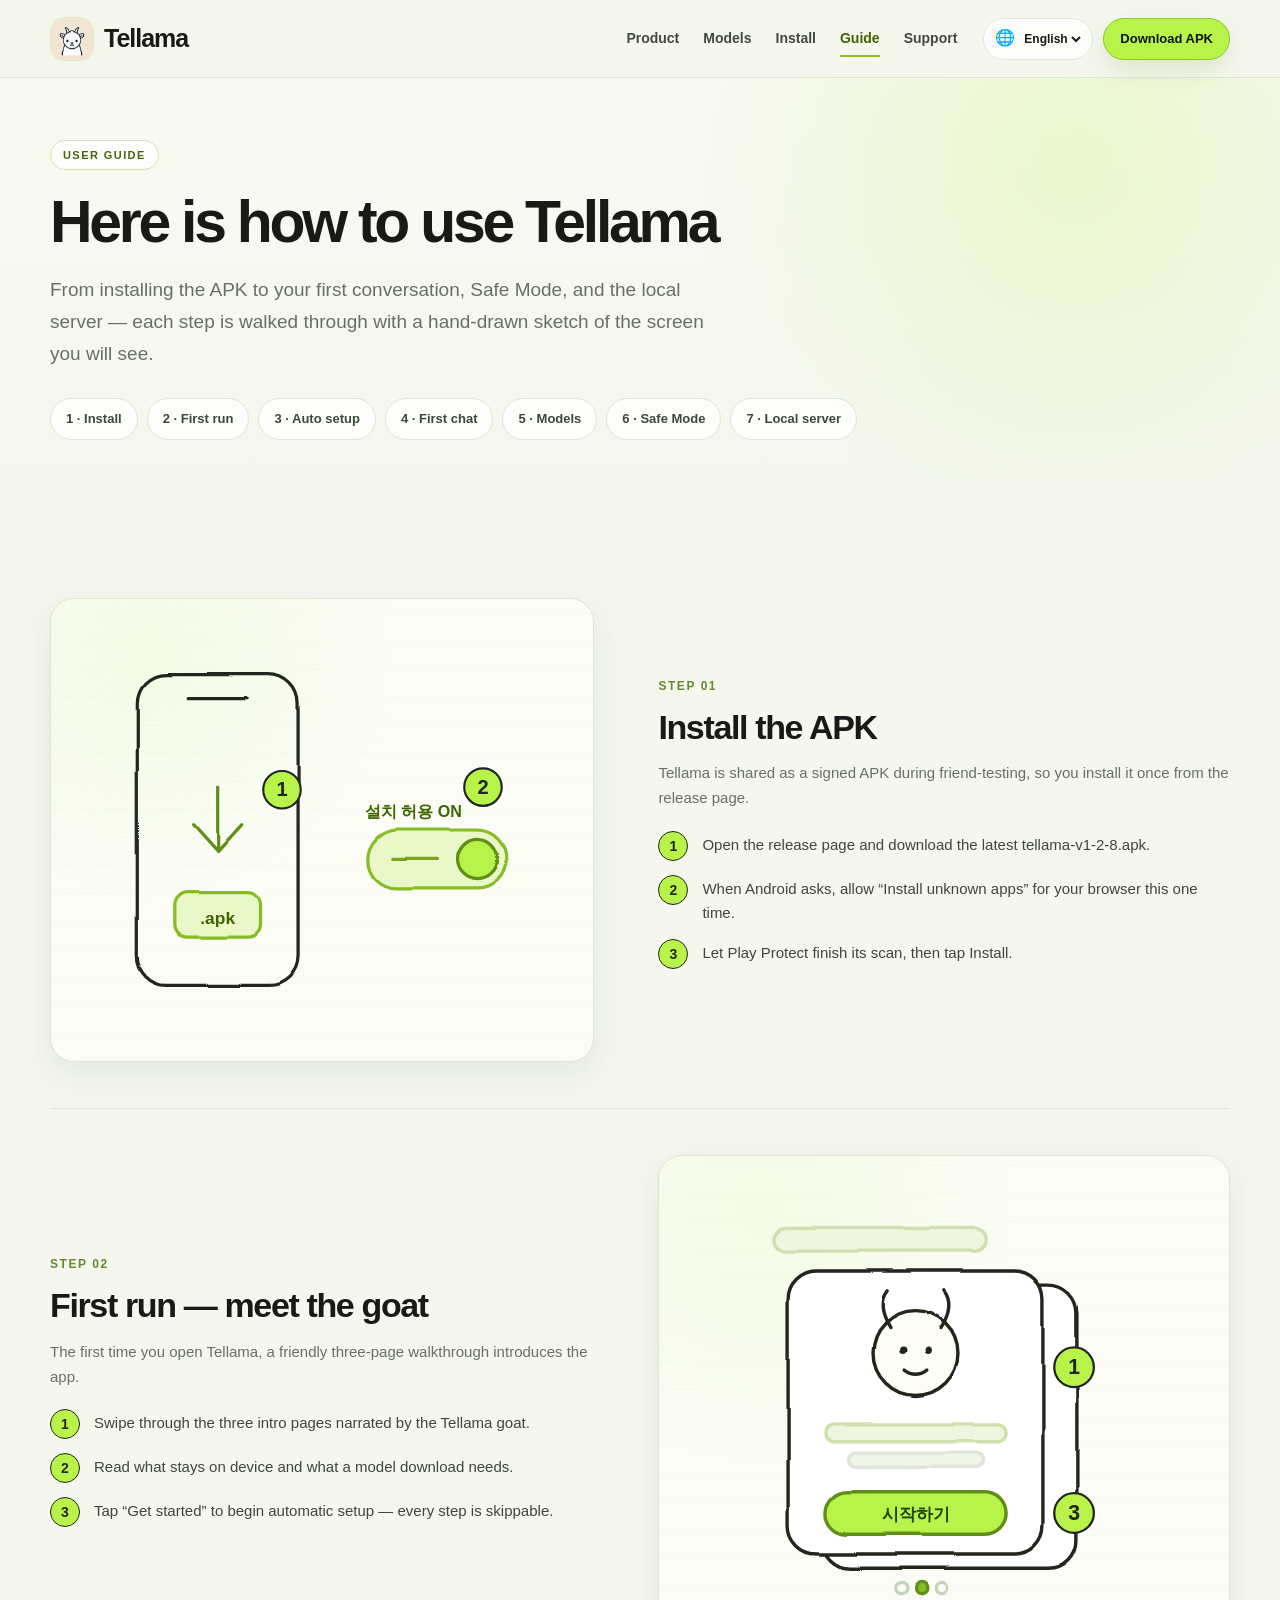
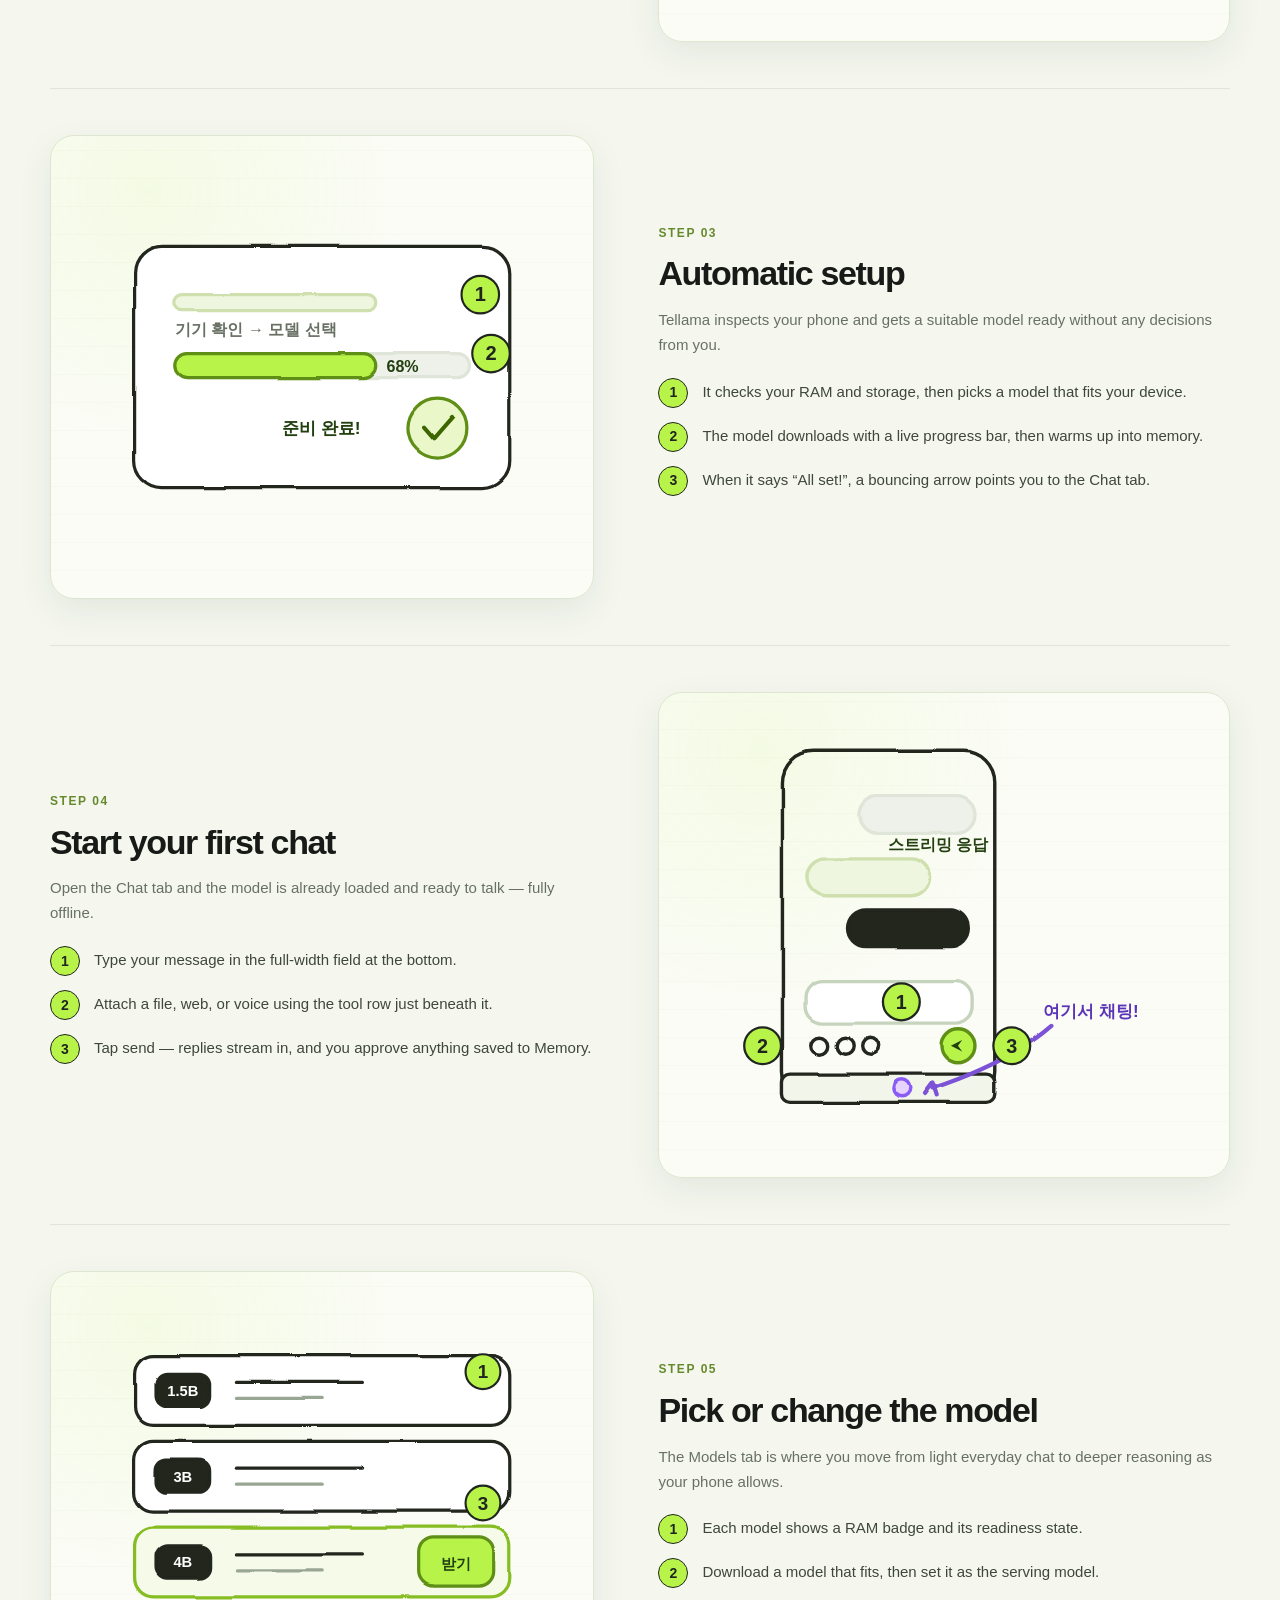
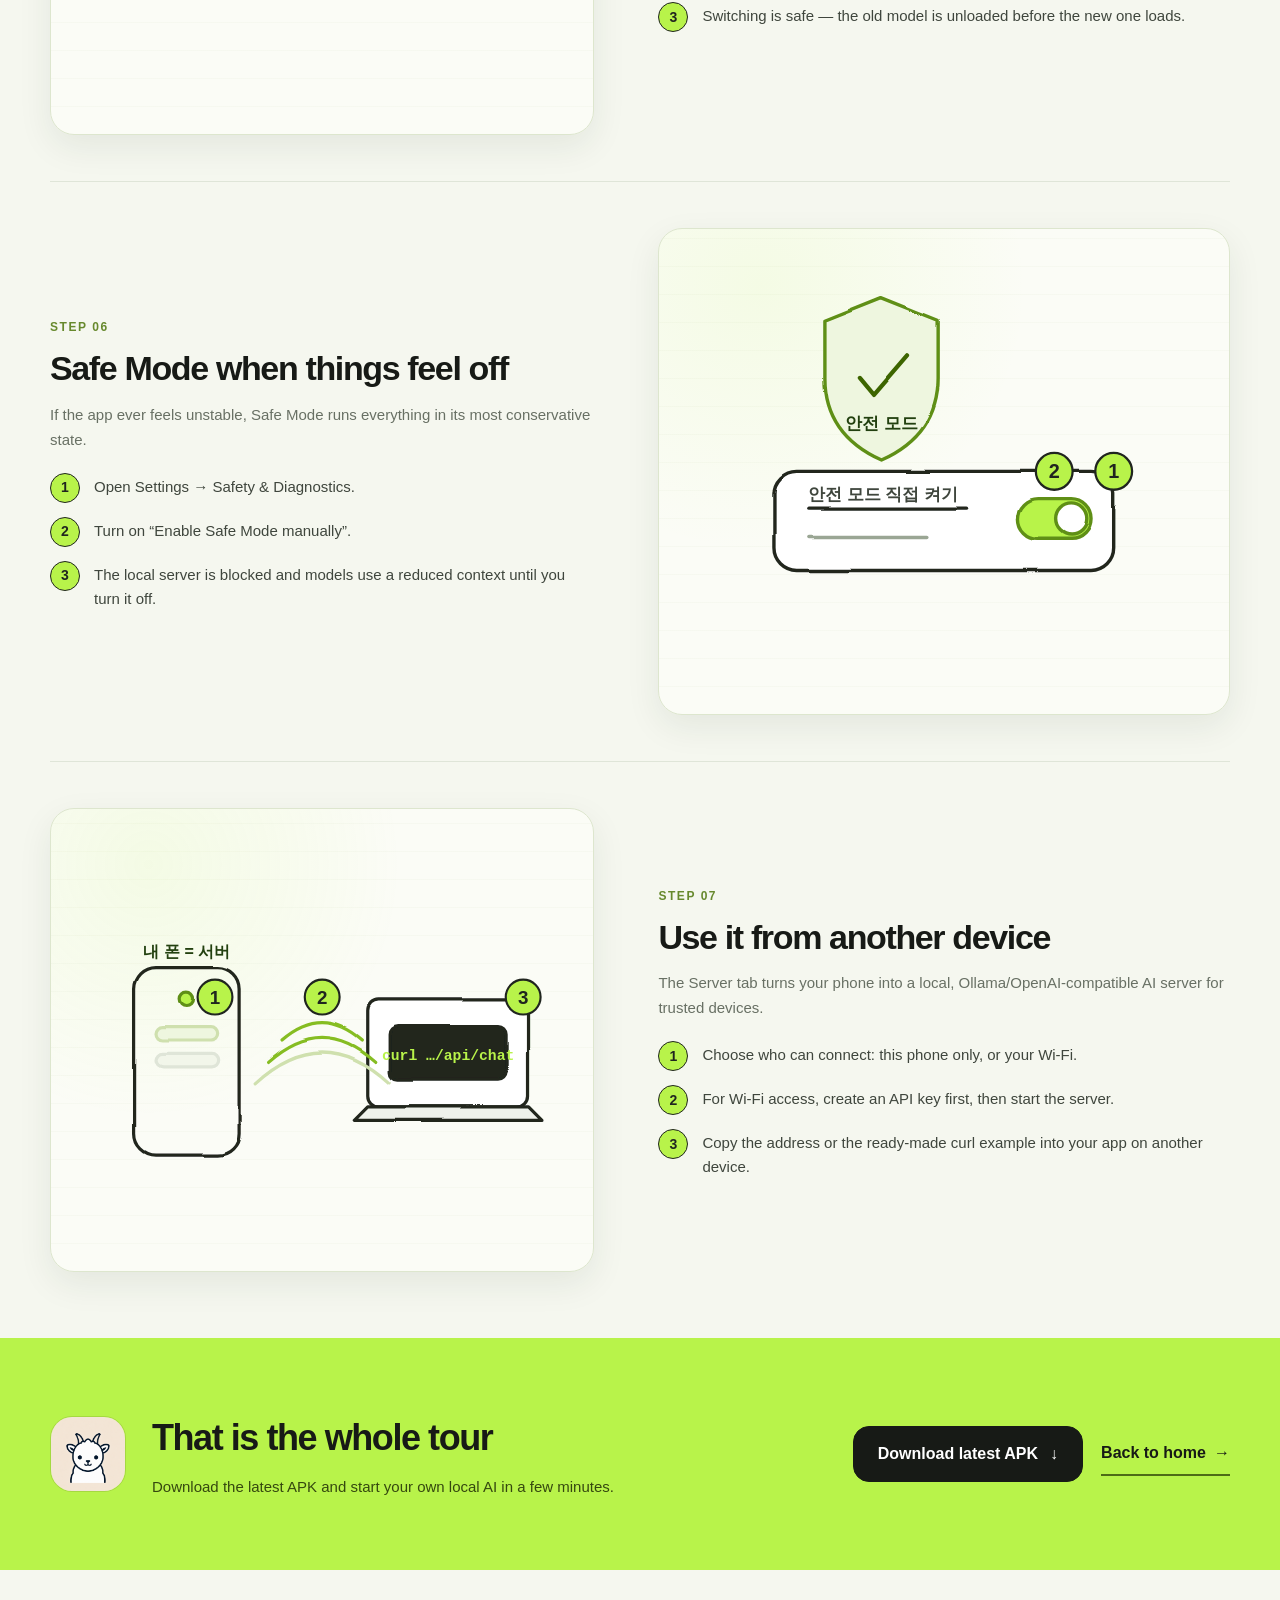
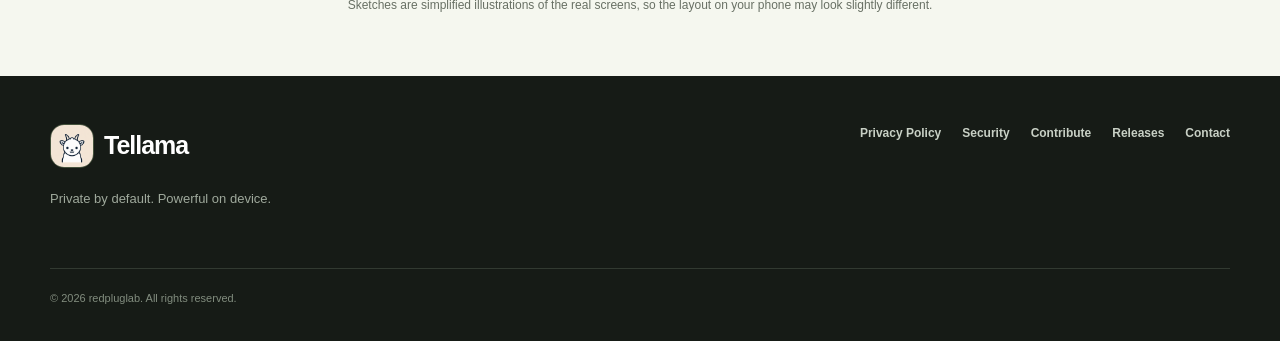
==== commit 2d2135d7: "site: bump to v1.2.8 (download, SHA-256, release notes) - index.html: softwareVersion, hero version," ====
--- a/guide/index.html
+++ b/guide/index.html
@@ -117,7 +117,7 @@
           <h2 data-i18n="step1Title">APK 설치하기</h2>
           <p class="guide-step-lead" data-i18n="step1Lead">지인 테스트 동안 Tellama는 서명된 APK로 제공됩니다. 릴리즈 페이지에서 한 번만 설치하면 됩니다.</p>
           <ol class="guide-list">
-            <li data-i18n="step1a">릴리즈 페이지를 열어 최신 tellama-v1-2-7.apk를 내려받습니다.</li>
+            <li data-i18n="step1a">릴리즈 페이지를 열어 최신 tellama-v1-2-8.apk를 내려받습니다.</li>
             <li data-i18n="step1b">안드로이드가 물어보면 이번 한 번만 브라우저에 ‘알 수 없는 앱 설치’를 허용합니다.</li>
             <li data-i18n="step1c">Play Protect 검사가 끝나면 설치를 누릅니다.</li>
           </ol>
--- a/assets/site.css
+++ b/assets/site.css
@@ -812,3 +812,24 @@
   :root { --muted: #4f574d; --line: #aeb9aa; }
   .button { border-width: 2px; }
 }
+
+/* APK 다운로드 QR — release-links 내 배치 */
+.release-qr {
+  margin: 0;
+  display: flex;
+  flex-direction: column;
+  align-items: center;
+  gap: 6px;
+}
+.release-qr img {
+  width: 132px;
+  height: 132px;
+  border-radius: 14px;
+  border: 1px solid rgba(32, 37, 31, 0.14);
+  background: #ffffff;
+}
+.release-qr figcaption {
+  font-size: 0.76rem;
+  color: #5a6157;
+  text-align: center;
+}
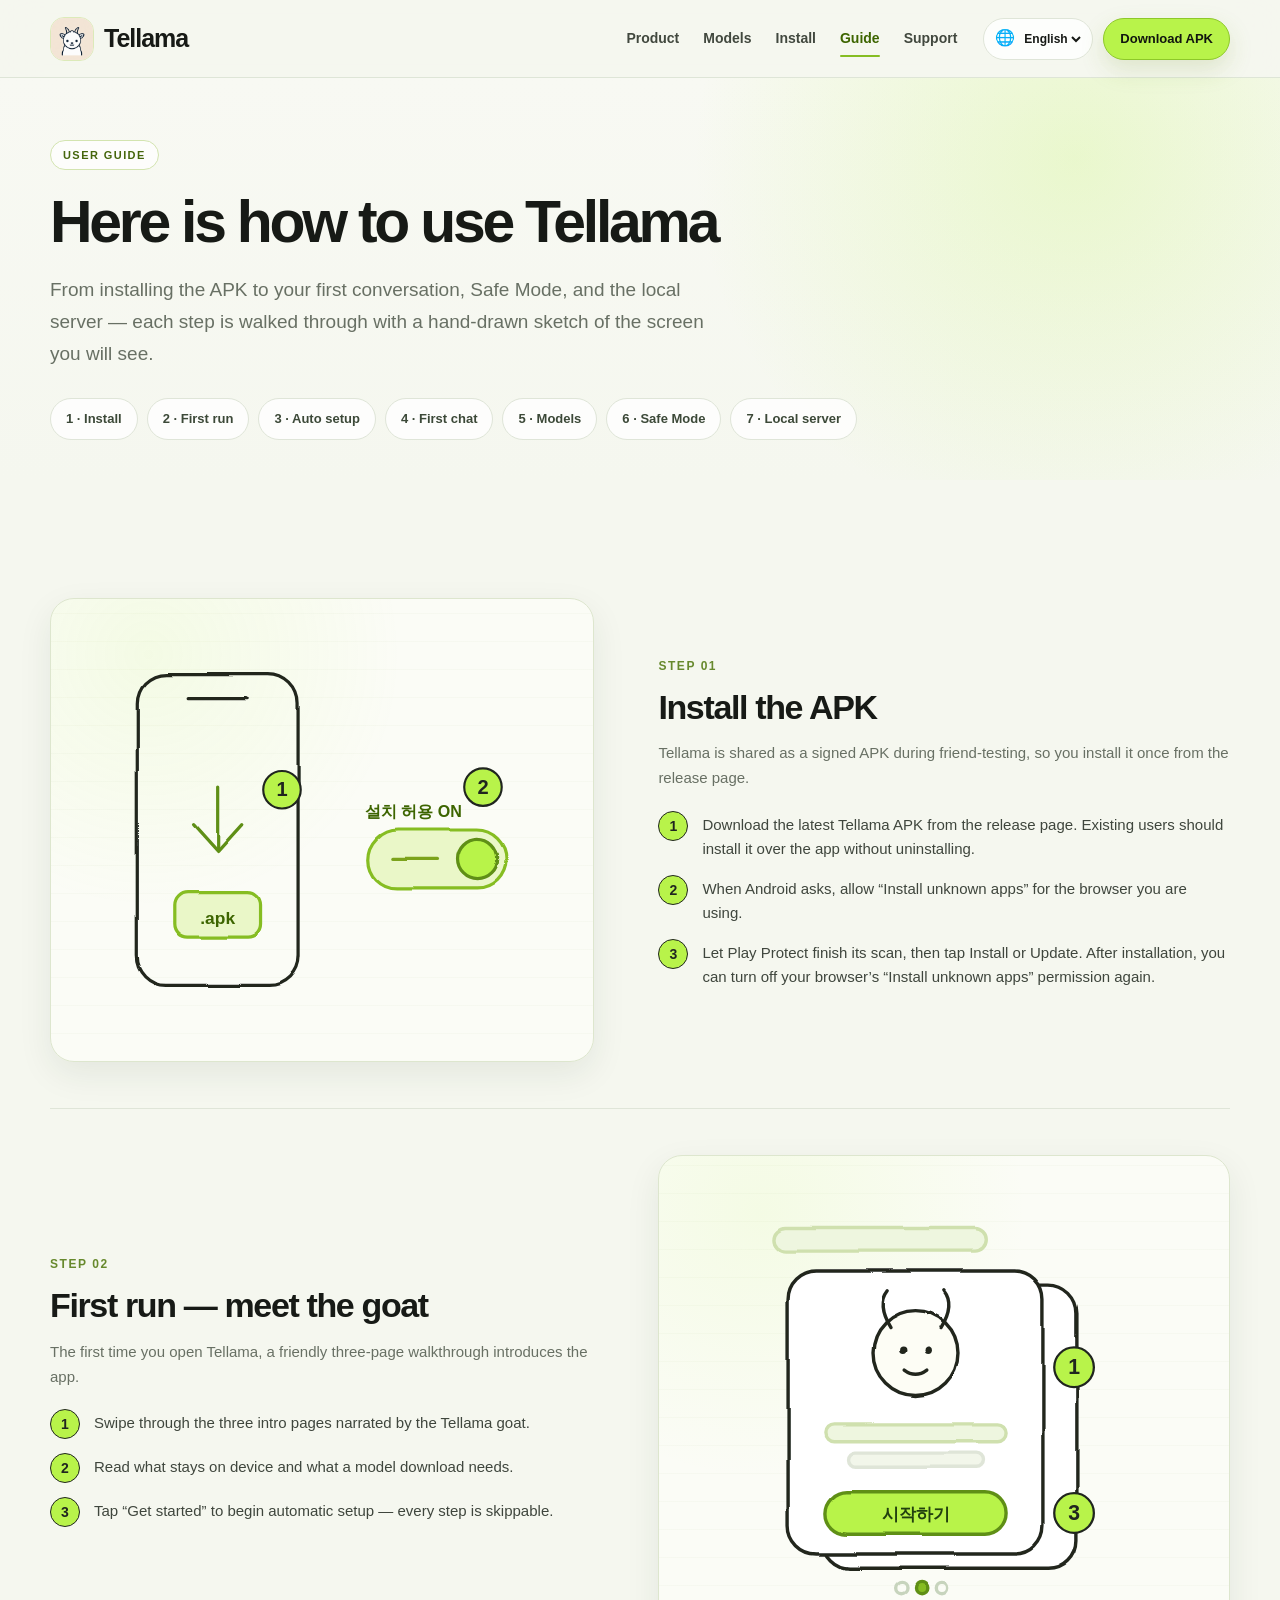
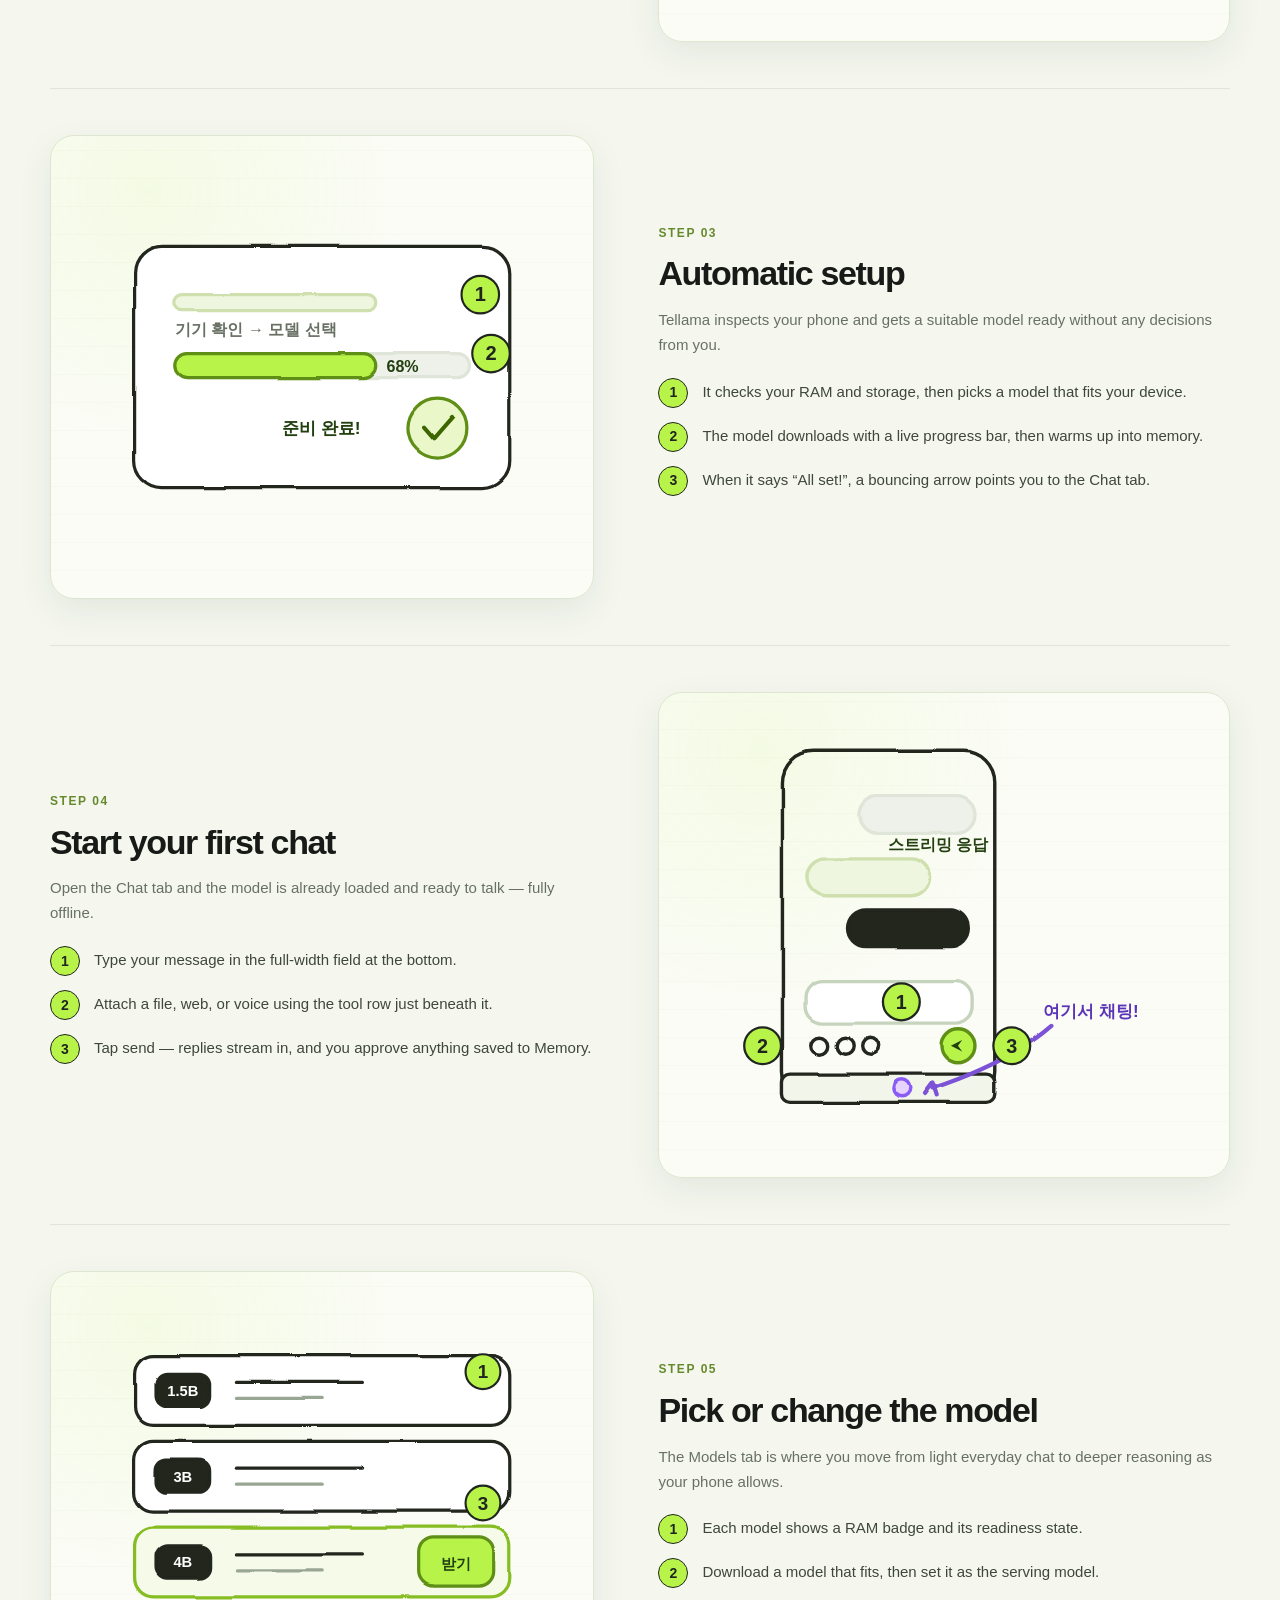
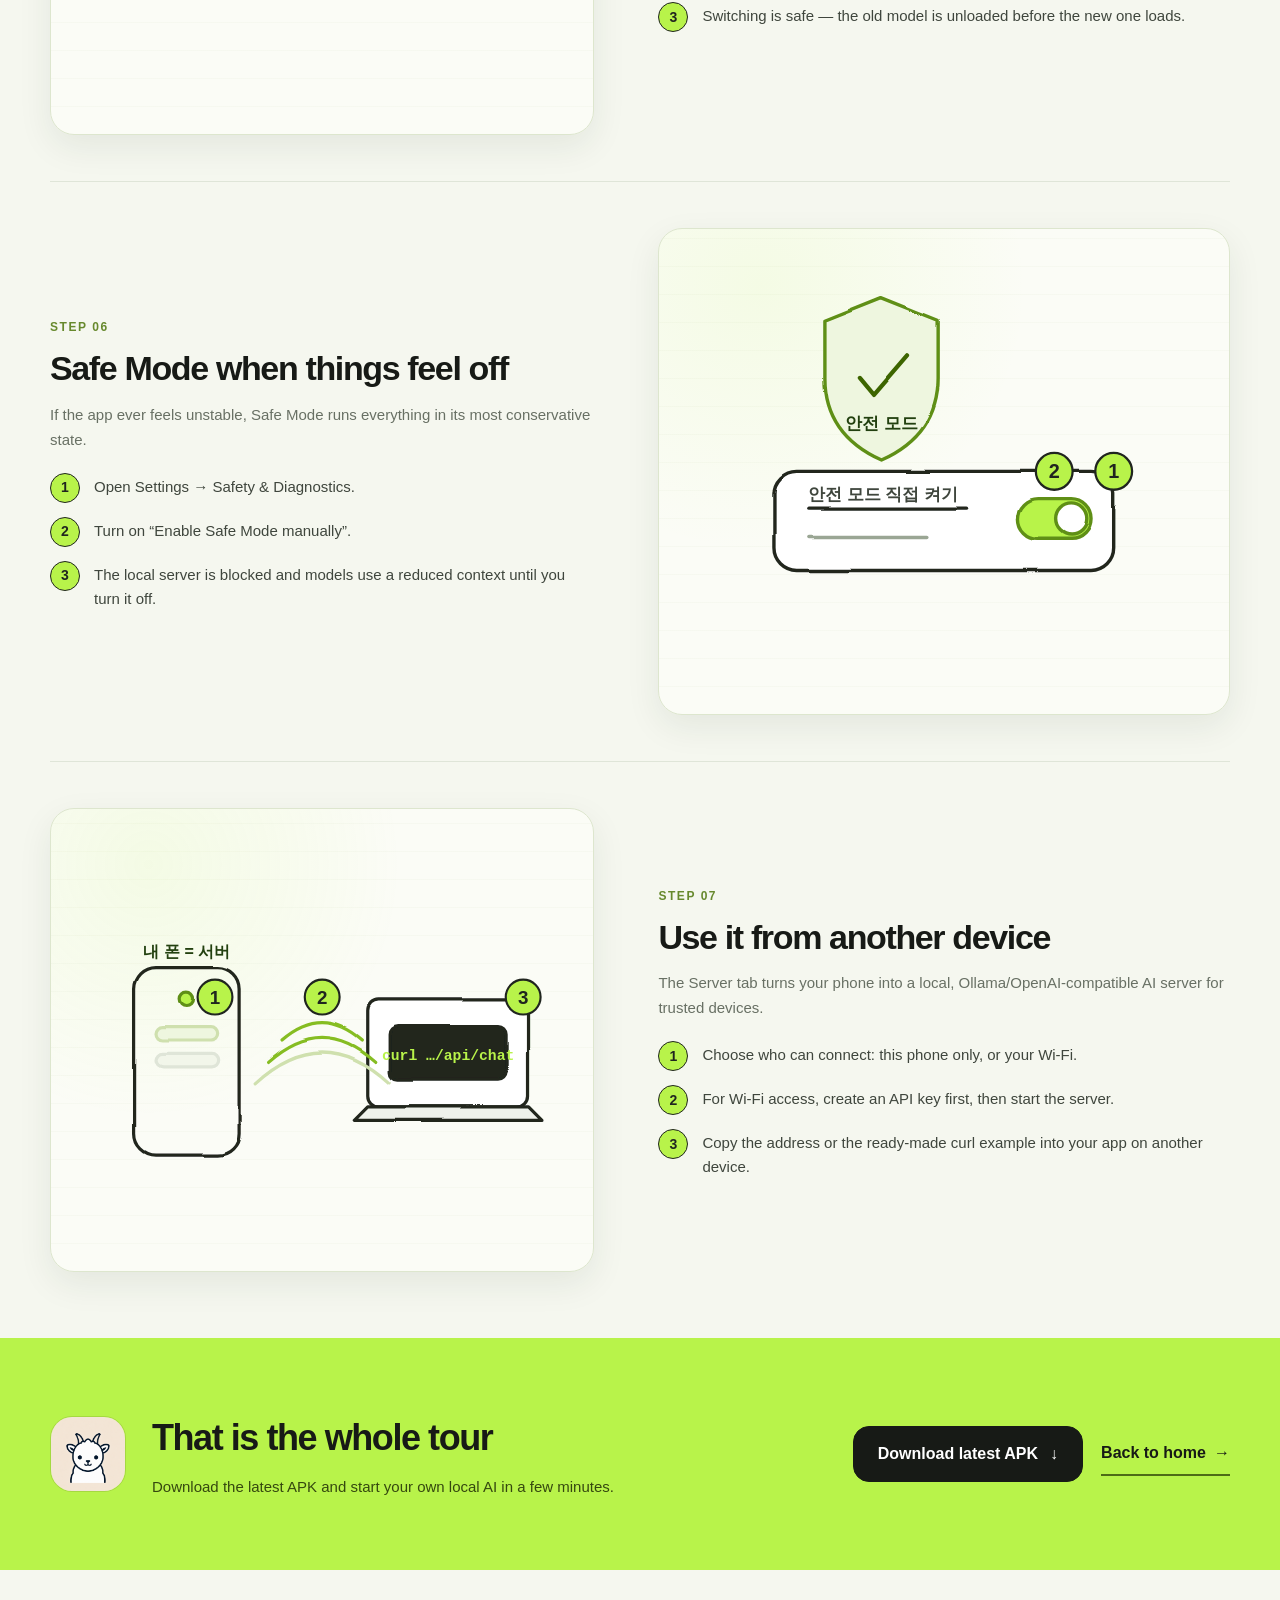
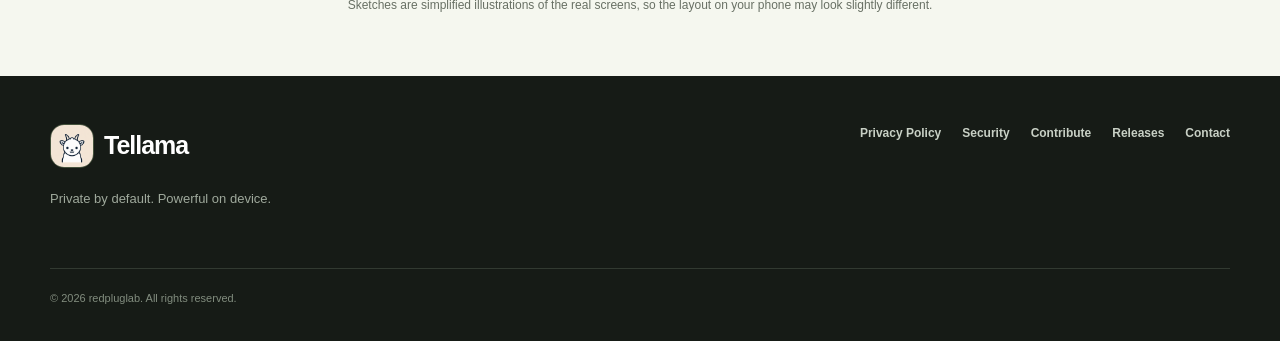
==== commit 66e96be6: "docs(site): refresh installation guide and preserve-data instructions" ====
--- a/guide/index.html
+++ b/guide/index.html
@@ -117,9 +117,9 @@
           <h2 data-i18n="step1Title">APK 설치하기</h2>
           <p class="guide-step-lead" data-i18n="step1Lead">지인 테스트 동안 Tellama는 서명된 APK로 제공됩니다. 릴리즈 페이지에서 한 번만 설치하면 됩니다.</p>
           <ol class="guide-list">
-            <li data-i18n="step1a">릴리즈 페이지를 열어 최신 tellama-v1-2-8.apk를 내려받습니다.</li>
-            <li data-i18n="step1b">안드로이드가 물어보면 이번 한 번만 브라우저에 ‘알 수 없는 앱 설치’를 허용합니다.</li>
-            <li data-i18n="step1c">Play Protect 검사가 끝나면 설치를 누릅니다.</li>
+            <li data-i18n="step1a">릴리즈 페이지에서 최신 Tellama APK를 내려받습니다. 기존 사용자는 앱을 삭제하지 않고 덮어 설치하세요.</li>
+            <li data-i18n="step1b">안드로이드가 물어보면 사용 중인 브라우저에 ‘알 수 없는 앱 설치’를 허용합니다.</li>
+            <li data-i18n="step1c">Play Protect 검사가 끝나면 설치 또는 업데이트를 누릅니다. 설치 후에는 브라우저의 ‘알 수 없는 앱 설치’ 권한을 다시 꺼도 됩니다.</li>
           </ol>
         </div>
       </section>
--- a/assets/site.css
+++ b/assets/site.css
@@ -471,6 +471,13 @@
 .model-meter { height: 8px; overflow: hidden; border-radius: 999px; background: #e3e8de; }
 .model-meter i { display: block; width: var(--meter); height: 100%; border-radius: inherit; background: linear-gradient(90deg, #8bc326, var(--lime)); }
 
+.ios-soon { display: flex; align-items: center; gap: 14px; margin-top: 18px; padding: 16px 20px; border: 1px solid #cfe6a3; border-radius: var(--radius-md); background: var(--lime-soft); }
+.ios-soon-badge { display: grid; flex: none; width: 40px; height: 40px; place-items: center; border-radius: 12px; background: var(--paper); border: 1px solid #cfe6a3; font-size: 20px; line-height: 1; }
+.ios-soon-text { display: flex; min-width: 0; flex-direction: column; gap: 2px; }
+.ios-soon-text strong { font-size: 15px; letter-spacing: -0.02em; }
+.ios-soon-text span { font-size: 13px; color: var(--muted); }
+.ios-soon-tag { margin-left: auto; flex: none; padding: 5px 12px; border-radius: 999px; background: var(--lime-strong); color: var(--forest); font-size: 11px; font-weight: 800; letter-spacing: 0.04em; }
+
 .install-section { background: var(--canvas-warm); }
 .install-grid { display: grid; grid-template-columns: repeat(3, minmax(0, 1fr)); gap: 18px; margin: 0; padding: 0; list-style: none; counter-reset: install; }
 .install-grid li { display: flex; min-width: 0; gap: 17px; padding: 27px; border: 1px solid var(--line); border-radius: var(--radius-md); background: white; }
@@ -483,9 +490,9 @@
 .release-summary h3 { margin: 8px 0 4px; font-size: 31px; letter-spacing: -0.04em; }
 .release-summary > p { margin: 0; color: #aabbb2; font-size: 13px; }
 .release-summary code { color: #d8e5de; }
-.release-links { display: flex; align-items: center; gap: 20px; margin-top: 26px; }
-.release-links .button { min-height: 48px; padding-inline: 18px; font-size: 13px; }
-.release-links .text-link { border-color: #789e36; color: white; font-size: 13px; }
+.release-links { display: flex; flex-wrap: wrap; align-items: center; gap: 20px; margin-top: 26px; }
+.release-links .button { flex-shrink: 0; min-height: 48px; padding-inline: 18px; font-size: 13px; white-space: nowrap; }
+.release-links .text-link { flex-shrink: 0; border-color: #789e36; color: white; font-size: 13px; white-space: nowrap; }
 .integrity-list { min-width: 0; margin: 0; }
 .integrity-list div { min-width: 0; padding: 15px 0; border-bottom: 1px solid rgba(255, 255, 255, 0.14); }
 .integrity-list div:first-child { padding-top: 0; }
@@ -749,6 +756,8 @@
   .section-heading { margin-bottom: 37px; text-align: left; }
   .section h2 { font-size: clamp(31px, 9.3vw, 43px); }
   .section-heading > p:last-child, .privacy-copy > p, .model-copy > p, .support-copy > p { font-size: 15px; }
+  .ios-soon { flex-wrap: wrap; }
+  .ios-soon-tag { margin-left: 52px; }
   .screenshot-strip {
     display: flex;
     width: 100%;
@@ -816,6 +825,7 @@
 /* APK 다운로드 QR — release-links 내 배치 */
 .release-qr {
   margin: 0;
+  width: 100%;
   display: flex;
   flex-direction: column;
   align-items: center;
@@ -830,6 +840,6 @@
 }
 .release-qr figcaption {
   font-size: 0.76rem;
-  color: #5a6157;
+  color: #c4d1c9;
   text-align: center;
 }
